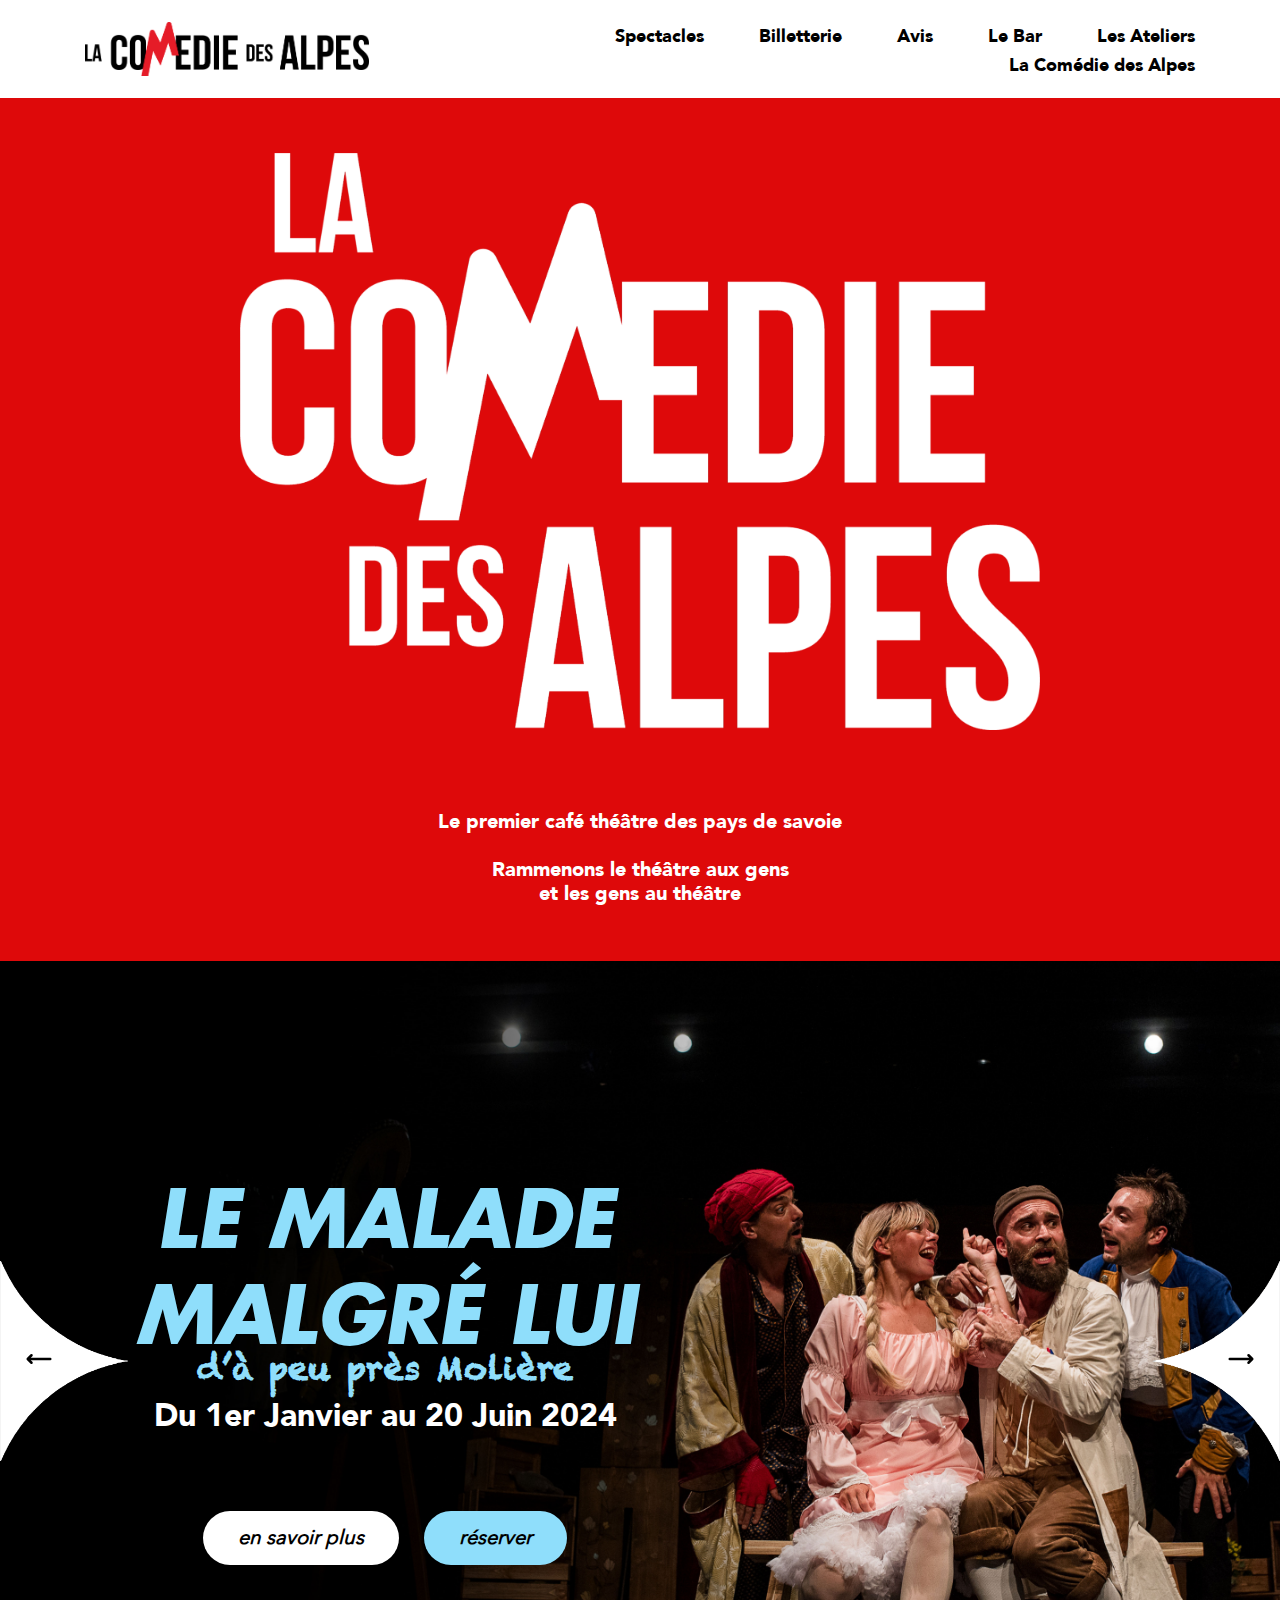
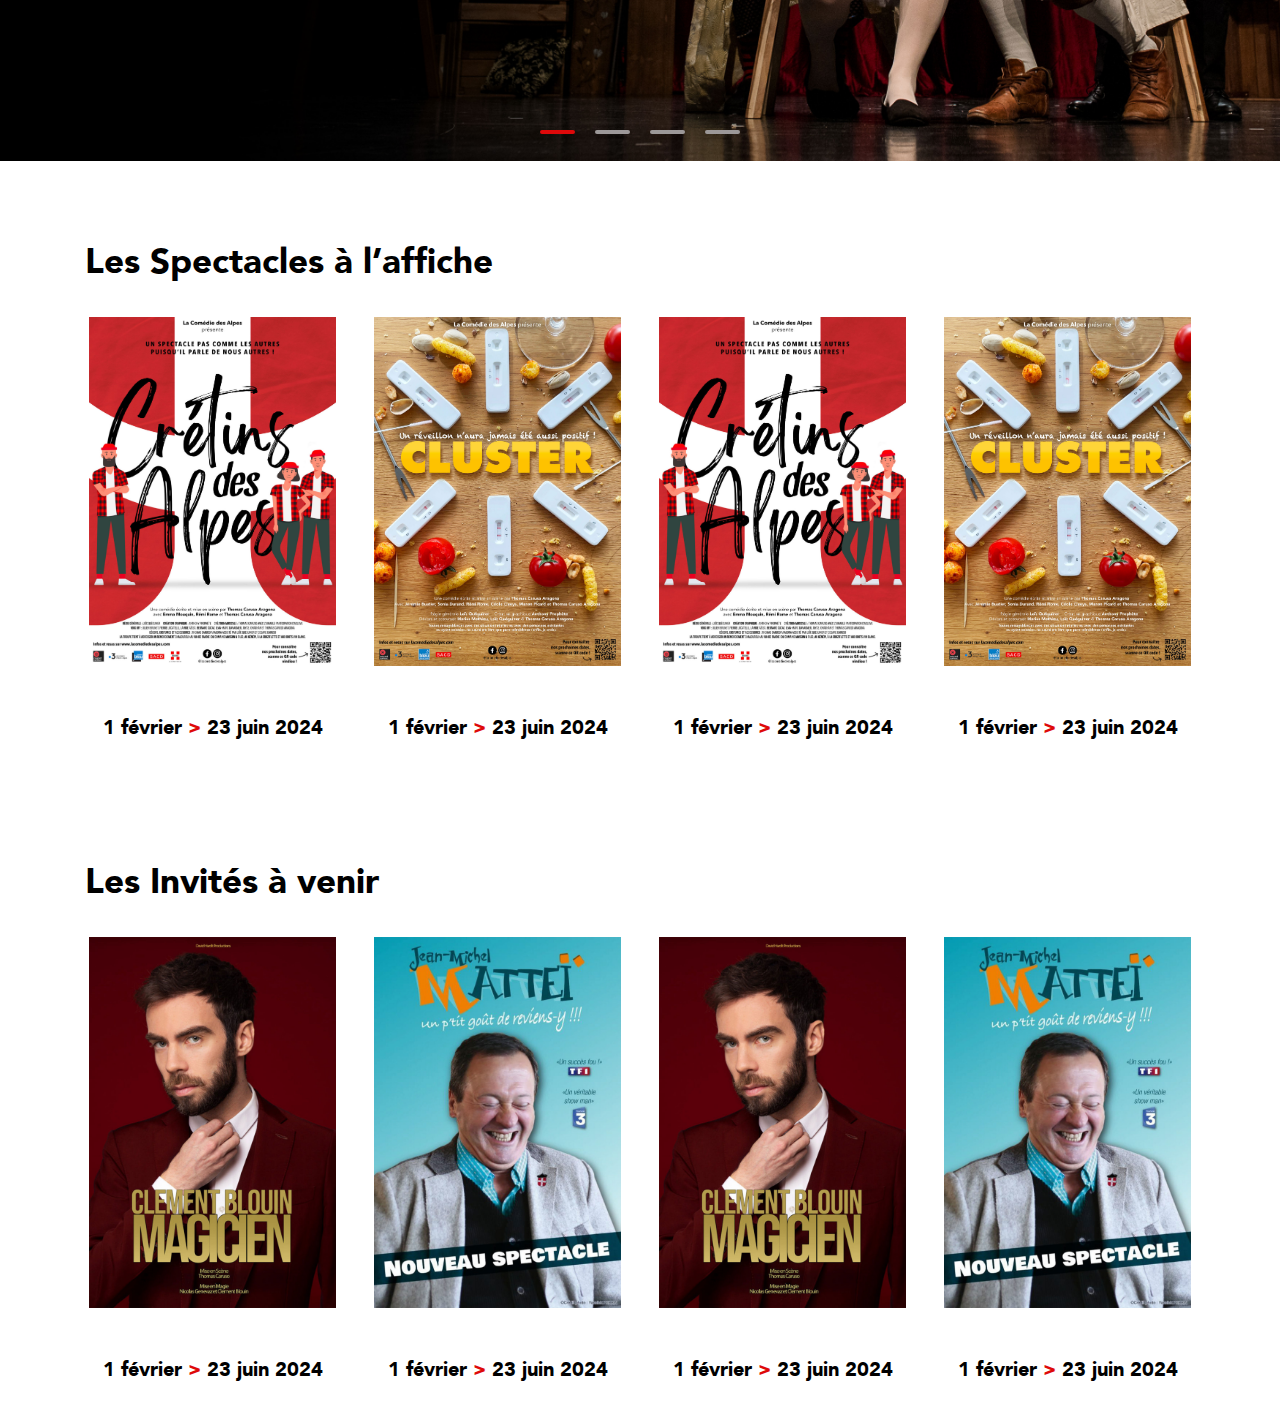
==== index.html @ 380815d0 "now create web first page html css and js" ====
<!DOCTYPE html>
<html lang="en">
 <head>
    <meta charset="UTF-8">
    <meta http-equiv="X-UA-Compatible" content="IE=edge">
    <meta name="viewport" content="width=device-width, initial-scale=1.0">
    <title>La Comédie des Alpes</title>
    <!------ CSS here ----->
    <link rel="stylesheet" href="assets/css/slick.css">
     <!-- Slick Css -->
    <link rel="stylesheet" href="assets/css/bootstrap.min.css">
    <!-- Boostrap Min Css -->
    <link rel="stylesheet" href="style.css">
    <!-- Main CSS -->
  </head>

   <body>
     <div id="page">
  <!------- Html Start ------------>

  <!----- Header-Start-------->
  <header class="main-header">
       <div class="container">
            <div class="logo">
                <a href="index.html"><img src="assets/images/logo.png"></a>
            </div>
            <div class="main-menu">
                <ul>
                     <li>
                         <a href="#">Spectacles</a>
                    </li>
                     <li>
                         <a href="#">Billetterie</a>
                    </li>
                     <li>
                         <a href="#">Avis</a>
                    </li>
                     <li>
                         <a href="#">Le Bar</a>
                    </li>
                     <li>
                         <a href="#">Les Ateliers</a>
                    </li>
                     <li>
                         <a href="#">La Comédie des Alpes</a>
                    </li>
                </ul>
                <div class="hamburger">
                    <span class="bar"></span>
                    <span class="bar"></span>
                    <span class="bar"></span>
                </div>
            </div>
       </div>
  </header>
  <!-----Header-End---------->

  <!----------- Hero-Section-Start ------->
  <section class="hero-wrapper">
       <div class="container">
            <div class="hero-item-wrap">
               <img src="assets/images/big-text.png">
                 <div class="hero-content">
                    <h5>Le premier café théâtre des pays de savoie</h5>
                    <h5 class="mt-4">Rammenons le théâtre aux gens<br/> et les gens au théâtre</h5>
                </div>
            </div>
       </div>
  </section>
  <!----------- Hero-Section-End --------->

  <!-----------Hero-Slider-Section-Start--------->
  <section class="hero-slider-wrapper">
          <div class="slider-active">
              <div class="single-slider slider-bg" style="background-image: url(assets/images/slider-bg.jpg);">
                <div class="container">
                    <div class="slider-content">
                        <h1>Le malade malgré lui</h1>
                        <h4 class="slide-dec-1">d’à peu près Molière</h4>
                        <h4  class="slide-dec-2">Du 1er Janvier au 20 Juin 2024</h4>
                        <div class="slider-btn-wrapper">
                             <a href="#" class="site-btn slide-btn-1">en savoir plus</a> 
                             <a href="#" class="site-btn slide-btn-2">réserver</a> 
                        </div>
                    </div>
                </div>
              </div>
              <div class="single-slider slider-bg" style="background-image: url(assets/images/slider-bg.jpg);">
                <div class="container">
                    <div class="slider-content">
                        <h1>Le malade malgré lui</h1>
                        <h4 class="slide-dec-1">d’à peu près Molière</h4>
                        <h4  class="slide-dec-2">Du 1er Janvier au 20 Juin 2024</h4>
                        <div class="slider-btn-wrapper">
                             <a href="#" class="site-btn slide-btn-1">en savoir plus</a> 
                             <a href="#" class="site-btn slide-btn-2">réserver</a> 
                        </div>
                    </div>
                </div>
              </div>
              <div class="single-slider slider-bg" style="background-image: url(assets/images/slider-bg.jpg);">
                <div class="container">
                    <div class="slider-content">
                        <h1>Le malade malgré lui</h1>
                        <h4 class="slide-dec-1">d’à peu près Molière</h4>
                        <h4  class="slide-dec-2">Du 1er Janvier au 20 Juin 2024</h4>
                        <div class="slider-btn-wrapper">
                             <a href="#" class="site-btn slide-btn-1">en savoir plus</a> 
                             <a href="#" class="site-btn slide-btn-2">réserver</a> 
                        </div>
                    </div>
                </div>
              </div>
              <div class="single-slider slider-bg" style="background-image: url(assets/images/slider-bg.jpg);">
                <div class="container">
                    <div class="slider-content">
                        <h1>Le malade malgré lui</h1>
                        <h4 class="slide-dec-1">d’à peu près Molière</h4>
                        <h4  class="slide-dec-2">Du 1er Janvier au 20 Juin 2024</h4>
                        <div class="slider-btn-wrapper">
                             <a href="#" class="site-btn slide-btn-1">en savoir plus</a> 
                             <a href="#" class="site-btn slide-btn-2">réserver</a> 
                        </div>
                    </div>
                </div>
              </div>
          </div>
  </section>
  <!-----------Hero-Slider-Section-End--------->
 
  <!-------Les-Spectacles-Section-Start---->
  <section class="les-spectacles-wrapper">
      <div class="container">
          <div class="row">
              <div class="col-12">
                  <div class="section-title">
                      <h2>Les Spectacles à l’affiche</h2>
                  </div>
              </div>
          </div>
           <div class="row">
             <div class="col-md-6 col-lg-3">
                <div class="post-box">
                    <figure class="post-box-image">
                        <img src="assets/images/post-image-1.jpg">
                        <a href="#" class="site-btn box-btn-1">réserver</a>
                    </figure>
                    <div class="post-content">
                        <p><a href="#">1 février <span>></span> 23 juin 2024</a></p>
                    </div>
                </div>
             </div>
             <div class="col-md-6 col-lg-3">
                <div class="post-box">
                    <figure class="post-box-image">
                        <img src="assets/images/post-image-2.jpg">
                        <a href="#" class="site-btn box-btn-2">réserver</a>
                    </figure>
                    <div class="post-content">
                        <p><a href="#">1 février <span>></span> 23 juin 2024</a></p>
                    </div>
                </div>
             </div>
             <div class="col-md-6 col-lg-3">
                <div class="post-box">
                    <figure class="post-box-image">
                        <img src="assets/images/post-image-1.jpg">
                        <a href="#" class="site-btn box-btn-1">réserver</a>
                    </figure>
                    <div class="post-content">
                        <p><a href="#">1 février <span>></span> 23 juin 2024</a></p>
                    </div>
                </div>
             </div>
             <div class="col-md-6 col-lg-3">
                <div class="post-box">
                    <figure class="post-box-image">
                        <img src="assets/images/post-image-2.jpg">
                        <a href="#" class="site-btn box-btn-2">réserver</a>
                    </figure>
                    <div class="post-content">
                        <p><a href="#">1 février <span>></span> 23 juin 2024</a></p>
                    </div>
                </div>
             </div>
           </div>  
      </div>
  </section>
  <!-------Les-Spectacles-Section-End---->

  <!-------Les-Invites-Section-Start---->
  <section class="les-Invites-wrapper">
    <div class="container">
        <div class="row">
            <div class="col-12">
                <div class="section-title">
                    <h2>Les Invités à venir</h2>
                </div>
            </div>
        </div>
         <div class="row">
           <div class="col-md-6 col-lg-3">
              <div class="post-box">
                  <figure class="post-box-image">
                      <img src="assets/images/post-image-3.jpg">
                      <a href="#" class="site-btn box-btn-1">réserver</a>
                  </figure>
                  <div class="post-content">
                      <p><a href="#">1 février <span>></span> 23 juin 2024</a></p>
                  </div>
              </div>
           </div>
           <div class="col-md-6 col-lg-3">
              <div class="post-box">
                  <figure class="post-box-image">
                      <img src="assets/images/post-image-5.jpg">
                      <a href="#" class="site-btn box-btn-2">réserver</a>
                  </figure>
                  <div class="post-content">
                      <p><a href="#">1 février <span>></span> 23 juin 2024</a></p>
                  </div>
              </div>
           </div>
           <div class="col-md-6 col-lg-3">
              <div class="post-box">
                  <figure class="post-box-image">
                      <img src="assets/images/post-image-3.jpg">
                      <a href="#" class="site-btn box-btn-1">réserver</a>
                  </figure>
                  <div class="post-content">
                      <p><a href="#">1 février <span>></span> 23 juin 2024</a></p>
                  </div>
              </div>
           </div>
           <div class="col-md-6 col-lg-3">
              <div class="post-box">
                  <figure class="post-box-image">
                      <img src="assets/images/post-image-5.jpg">
                      <a href="#" class="site-btn box-btn-2">réserver</a>
                  </figure>
                  <div class="post-content">
                      <p><a href="#">1 février <span>></span> 23 juin 2024</a></p>
                  </div>
              </div>
           </div>
         </div>  
    </div>
</section>
<!-------Les-Invites-Section-End---->

  <!-- Footer Section Start -->
  <footer class="footer-wrapper">
      
  </footer>
  <!-- Footer Section End -->

    <!--------- JS here -------->
    <script src="assets/js/jquery-1.12.4.min.js"></script>
    <script src="assets/js/slick.min.js"></script>
    <script src="assets/js/main.js"></script>
  </div>
  </body>
</html>
---- style.css ----
@import url('https://fonts.googleapis.com/css2?family=Open+Sans:wght@300;400;500;600;700&display=swap');

:root {
  --primary: #de090a;
  --secondery: #8fdefb;
  --black: #000000;
  --white-color: #fff;
  --yellow-color: #f7c019;
}

@font-face {
  font-family: 'Avenir';
  src: url('assets/fonts/Avenir-Black.eot');
  src: url('assets/fonts/Avenir-Black.eot?#iefix') format('embedded-opentype'),
       url('assets/fonts/Avenir-Black.woff2') format('woff2'),
       url('assets/fonts/Avenir-Black.woff') format('woff');
  font-weight: 500;
  font-style: normal;
  font-display: swap;
}

/* -----------Avenir-Next-Fonts-------- */
@font-face {
  font-family: 'Avenir Next';
  src: url('assets/fonts/AvenirNext-Regular.eot');
  src: url('assets/fonts/AvenirNext-Regular.eot?#iefix') format('embedded-opentype'),
       url('assets/fonts/AvenirNext-Regular.woff2') format('woff2'),
       url('assets/fonts/AvenirNext-Regular.woff') format('woff');
  font-weight: normal;
  font-style: normal;
  font-display: swap;
}

/* -----------Chalkduster-Fonts-------- */
@font-face {
  font-family: 'Chalkduster';
  src: url('assets/fonts/Chalkduster.eot');
  src: url('assets/fonts/Chalkduster.eot?#iefix') format('embedded-opentype'),
       url('assets/fonts/Chalkduster.woff2') format('woff2'),
       url('assets/fonts/Chalkduster.woff') format('woff');
  font-weight: normal;
  font-style: normal;
  font-display: swap;
}

/* -----------FuturaLT-BoldOblique-------- */
@font-face {
  font-family: 'Futura';
  src: url('assets/fonts/Futura-BoldOblique.eot');
  src: url('assets/fonts/Futura-BoldOblique.eot?#iefix') format('embedded-opentype'),
       url('assets/fonts/Futura-BoldOblique.woff2') format('woff2'),
       url('assets/fonts/Futura-BoldOblique.woff') format('woff');
  font-weight: bold;
  font-style: italic;
  font-display: swap;
}

/*
===============================
Global CSS START
===============================
*/

body {
  margin: 0;
  padding: 0;
  color: var(--black);
  font-weight: 400;
  font-size: 18px;
  line-height: 1.5rem;
  font-family: 'Avenir', sans-serif; 
}

html,
body {
  min-width: 320px;
  scroll-behavior: smooth;
}

img {
  max-width: 100%;
  height: auto;
  transition: all 0.3s ease-out 0s;
  display: block;
}

a,
.button {
  -webkit-transition: all 0.3s ease-out 0s;
  -moz-transition: all 0.3s ease-out 0s;
  -ms-transition: all 0.3s ease-out 0s;
  -o-transition: all 0.3s ease-out 0s;
  transition: all 0.3s ease-out 0s;
}

a:focus,
.button:focus {
  text-decoration: none;
  outline: none;
}

a:focus,
a:hover,
.portfolio-cat a:hover,
.footer -menu li a:hover {
  color: var(--text-white);
  text-decoration: none;
}

h1,
h2,
h3,
h4,
h5,
h6 {
  font-weight: normal;
  font-style: normal;
  font-weight: 500;
  text-transform: normal;
  line-height: 1.2;
}

h1,
h2 {
  font-weight: bold;
}

h4,
h5 {
  font-weight: 600;
}

h1 {
  font-size: 2.5rem; /* 40px */
}

h2 {
  font-size: 1.75rem; /* 28px */
}

h3 {
  font-size: 1.5rem; /* 24px */
}

h4 {
  font-size: 1.25rem; /* 20px */
}

h5 {
  font-size: 1.125rem; /* 18px */
}

@media screen and (min-width: 991px) {
h1 {
    font-size: 2.8125rem; /* 45px */
}

h2 {
    font-size: 2.1875rem; /* 35px */
}

h3 {
    font-size: 1.875rem; /* 30px */
 }

h4 {
    font-size: 1.5rem; /* 24px */
 }

h5 {
    font-size: 1.25rem; /* 20px */

  }
}

@media screen and (min-width: 1360px) {
h1 {
    font-size: 5rem; /* 80px */
}

h2 {
    font-size: 3rem; /* 48px */
}

h3 {
    font-size: 2.5rem; /* 40px */
}

 h4 {
    font-size: 1.875rem; /* 30px */
}

h5 {
    font-size: 1.5625rem; /* 25px */
}

}

h1 a,
h2 a,
h3 a,
h4 a,
h5 a,
h6 a {
  color: inherit;
}

ul {
  margin: 0px;
  padding: 0px;
  list-style: none;
}

/*-----Web btn style Start ------*/

.site-btn {
  font-size: 20px;
  font-weight: 600;
  line-height: 1;
  padding: 17px 35px;
  display: inline-block;
  color: var(--white-color);
  background-color: var(--primary);
  font-family: 'Avenir Next', sans-serif;
  font-style: italic;
  transition: 0.3s all ease;
  border-radius: 40px;
}

.site-btn:hover {
  color: var(--white-color);
  background-color: var(--black);
}

/*----- Web btn style end ------*/

#page {
  overflow: hidden;
}

/*
============================
Global CSS END
============================
*/

/*
============================
Header Section Start
============================
*/

.main-header .container {
  display: flex;
  justify-content: space-between;
  align-items: center;
}

.logo {
  width: 300px;
}

.main-header {
	padding: 20px 0;
  position: relative;
}

.main-menu {
	text-align: right;
}

.main-menu ul li {
  position: relative;
	display: inline-block;
	margin: 0 0 0 30px;
}

.main-menu ul li a {
	color: var(--black);
	font-size: 18px;
	display: block;
	font-weight: 400;
	transition: 0.3s all ease;
	padding: 5px 0px 0px 20px;
}

.main-menu ul li:hover a {
  color: var(--primary);
}

.hamburger {
  display: none;
  cursor: pointer;
}

.bar {
  display: block;
  width: 25px;
  height: 3px;
  margin: 5px auto;
  -webkit-transition: all 0.3s ease-in-out;
  transition: all 0.3s ease-in-out;
  background-color: var(--primary);
}

/*
============================
Header Section  End
============================
*/


/*
============================
Hero Section Start
============================

*/
.hero-wrapper {
  padding: 55px 0;
  background-color: var(--primary);
}

.hero-item-wrap {
  max-width: 800px;
  margin: 0 auto;
}

.hero-content {
  text-align: center;
  margin-top: 80px;
}

.hero-content h5 {
	color: var(--white-color);
	font-weight: 400; 
	margin: 0;
  font-family: 'Avenir', sans-serif; 
}

/*
============================
Hero Section Ends
============================
*/

/*
============================
Hero Slider Section Start
============================
*/

.hero-slider-wrapper {
  position: relative;
}

.single-slider {
	display: flex !important;
	align-items: center;
}

.single-slider.slider-bg {
	background-size: cover;
	background-position: center top;
	background-color: var(--black);
	background-repeat: no-repeat;
	height: 800px;
}

.hero-slider-wrapper .slick-arrow {
  position: absolute;
  top: 50%;
  transform: translateY(-50%);
  z-index: 2;
  border: 0;
  outline: none;
  padding: 20px;
  font-size: 30px;
  cursor: pointer;
  background: 0;
  transition: 0.3s all ease;
  background-size: cover;
	background-position: center;
	height: 200px;
	width: 128px;
	background-repeat: no-repeat;

}

.hero-slider-wrapper .slick-arrow:hover {
  color: var(--primary);
}

.hero-slider-wrapper .slick-arrow.slick-prev .icon {
  margin-right: 50px;
}

.hero-slider-wrapper .slick-arrow.slick-next .icon {
  margin-left: 50px;
}

.hero-slider-wrapper .slick-arrow.slick-prev {
	left: 0;
	background-image: url(assets/images/angle-bg-left.png);
}

.hero-slider-wrapper .slick-arrow.slick-next {
  right: 0;
  background-image: url(assets/images/angle-bg-right.png);
}

.hero-slider-wrapper .slick-dots {
  position: absolute;
  left: 50%;
  bottom: 20px;
  transform: translateX(-50%);
}

.hero-slider-wrapper .slick-dots li {
  border: 0;
  width: 35px;
  height: 4px;
  outline: none;
  margin: 0 10px;
  cursor: pointer;
  display: inline-block;
  border-radius: 20px;
  background-color: #9c9898;
}

.hero-slider-wrapper .slick-dots li.slick-active {
  background-color: var(--primary);
}

.hero-slider-wrapper .slick-dots li button {
  display: none;
}

.hero-slider-wrapper .slider-content {
	max-width: 600px;
	text-align: center;
}

.slider-content h1 {
  margin: 0;
	color: var(--secondery);
	font-size: 5rem;
	text-transform: uppercase;
	font-family: 'Futura';
	font-weight: 700;
	line-height: 1.2;
}

.slider-content h4 {
  font-size: 2rem;
}

.slider-content .slide-dec-1 {
  color: var(--secondery);
  font-family: 'Chalkduster', sans-serif;
  margin-bottom: 10px;
}

.slider-content .slide-dec-2 {
  color: var(--white-color);
}

.slider-btn-wrapper {
  margin-top: 75px;
}

.slider-btn-wrapper .site-btn:hover {
  color: var(--white-color);
  background-color: var(--primary);
}

.slider-btn-wrapper .slide-btn-1 {
  color: var(--black);
  background-color: var(--white-color);
  margin-right: 20px;
}

.slider-btn-wrapper .slide-btn-2 {
  color: var(--black);
  background-color: var(--secondery);
}

/*
============================
Hero Slider Section End
============================
*/

/*
================================
Les-Spectacles-Section-Start
===============================
*/

.les-spectacles-wrapper {
  padding-top: 80px;
  padding-bottom: 80px;
  position: relative;
}

.section-title h2 {
  margin-bottom: 30px;
}

/* .les-spectacles-wrapper .slick-arrow {
  position: absolute;
  top: 50%;
  transform: translateY(-50%);
  z-index: 2;
  border: 0;
  outline: none;
  font-size: 30px;
  cursor: pointer;
  background: 0;
  transition: 0.3s all ease;
  
}

.les-spectacles-wrapper .slick-arrow.slick-prev {
	left: -130px;
}

.les-spectacles-wrapper .slick-arrow.slick-next {
  right: -130px;
} */

.post-box {
  position: relative;
  margin-bottom: 20px;
  transition: 0.3s all ease;
  border: 4px solid transparent;
}

.post-box .site-btn {
  position: absolute;
  left: 50%;
  transform: translatex(-50%);
  bottom: 75px;
  opacity: 0;
  visibility: hidden;
  padding: 17px 50px;
}

.post-box:hover .site-btn {
  opacity: 1;
  visibility: visible;
} 

.site-btn.box-btn-2 {
	background-color: var(--yellow-color);
}

.post-box .site-btn:hover {
  background-color: var(--primary);
}

.post-box:hover {
  border-color: var(--primary);
 
}

.post-content {
  margin-top: 50px;
  text-align: center;
}

.post-content p a {
  color: var(--black);
  font-size: 1.25rem;
}

.post-content span {
  color: var(--primary);
}



/*
===============================
Les-Spectacles-Section-End
===============================
*/



/*
============================
Footer Section Start
============================
*/



/*
============================
Footer Section End
============================
*/








/*
============================
Responsive Style Start
============================
*/

@media screen and (min-width: 1360px) {

 .container{
   max-width: 1320px;
 }

}

@media only screen and (max-width:1199px) {

.logo {
  width: 260px;
}

.main-menu ul li {
  margin: 0 0 0 2px;
}

.main-menu ul li a {
	font-size: 17px;
	padding: 5px 0px 0px 8px;
}

.hero-item-wrap {
	max-width: 700px;
}

.slider-content h1 {
	font-size: 4.4rem;
}

.slider-content h4 {
	font-size: 1.6rem;
}

.slider-btn-wrapper {
	margin-top: 60px;
}

.site-btn {
	padding: 16px 35px;
}




}

@media only screen and (max-width:991px) {

 .hamburger {
  display: block;
 }

.hamburger.active .bar:nth-child(2) {
  opacity: 0;

 }

.hamburger.active .bar:nth-child(1) {
  transform: translateY(8px) rotate(45deg);

 }

.hamburger.active .bar:nth-child(3) {
  transform: translateY(-8px) rotate(-45deg);
 }

.main-menu ul {
  position: absolute;
  left: -100%;
  top: 100%;
  width: 100%;
  z-index: 9;
  text-align:center;
  display: flex;
  flex-direction: column;
  background-color: var(--black);
  transition: 0.3s all ease;
  padding: 50px 0
}

.main-menu ul.active {
  left: 0;
}

.main-menu ul li {
  margin: 12px 0;
}

.main-menu ul li a {
  color: var(--white-color);
  font-size: 16px;
}


}

@media only screen and (max-width:767px) {
.logo {
  width: 220px;
}

.single-slider.slider-bg {
  height: 460px;
  background-position: center center;
}

.slider-content h1 {
  font-size: 2rem;
}

.slider-content h4 {
  font-size: 1.2rem;
}

.slider-btn-wrapper {
	margin-top: 40px;
}

.slider-btn-wrapper .slide-btn-1 {
	margin-right: 0;
	margin-bottom: 15px;
}

.site-btn {
	padding: 15px 32px;
}

.hero-slider-wrapper .slick-arrow {
	display: none !important;
}

.hero-slider-wrapper .slick-dots li {
	width: 25px;
	margin: 0 5px;
}


}
/*
============================
Responsive Style End
============================
*/
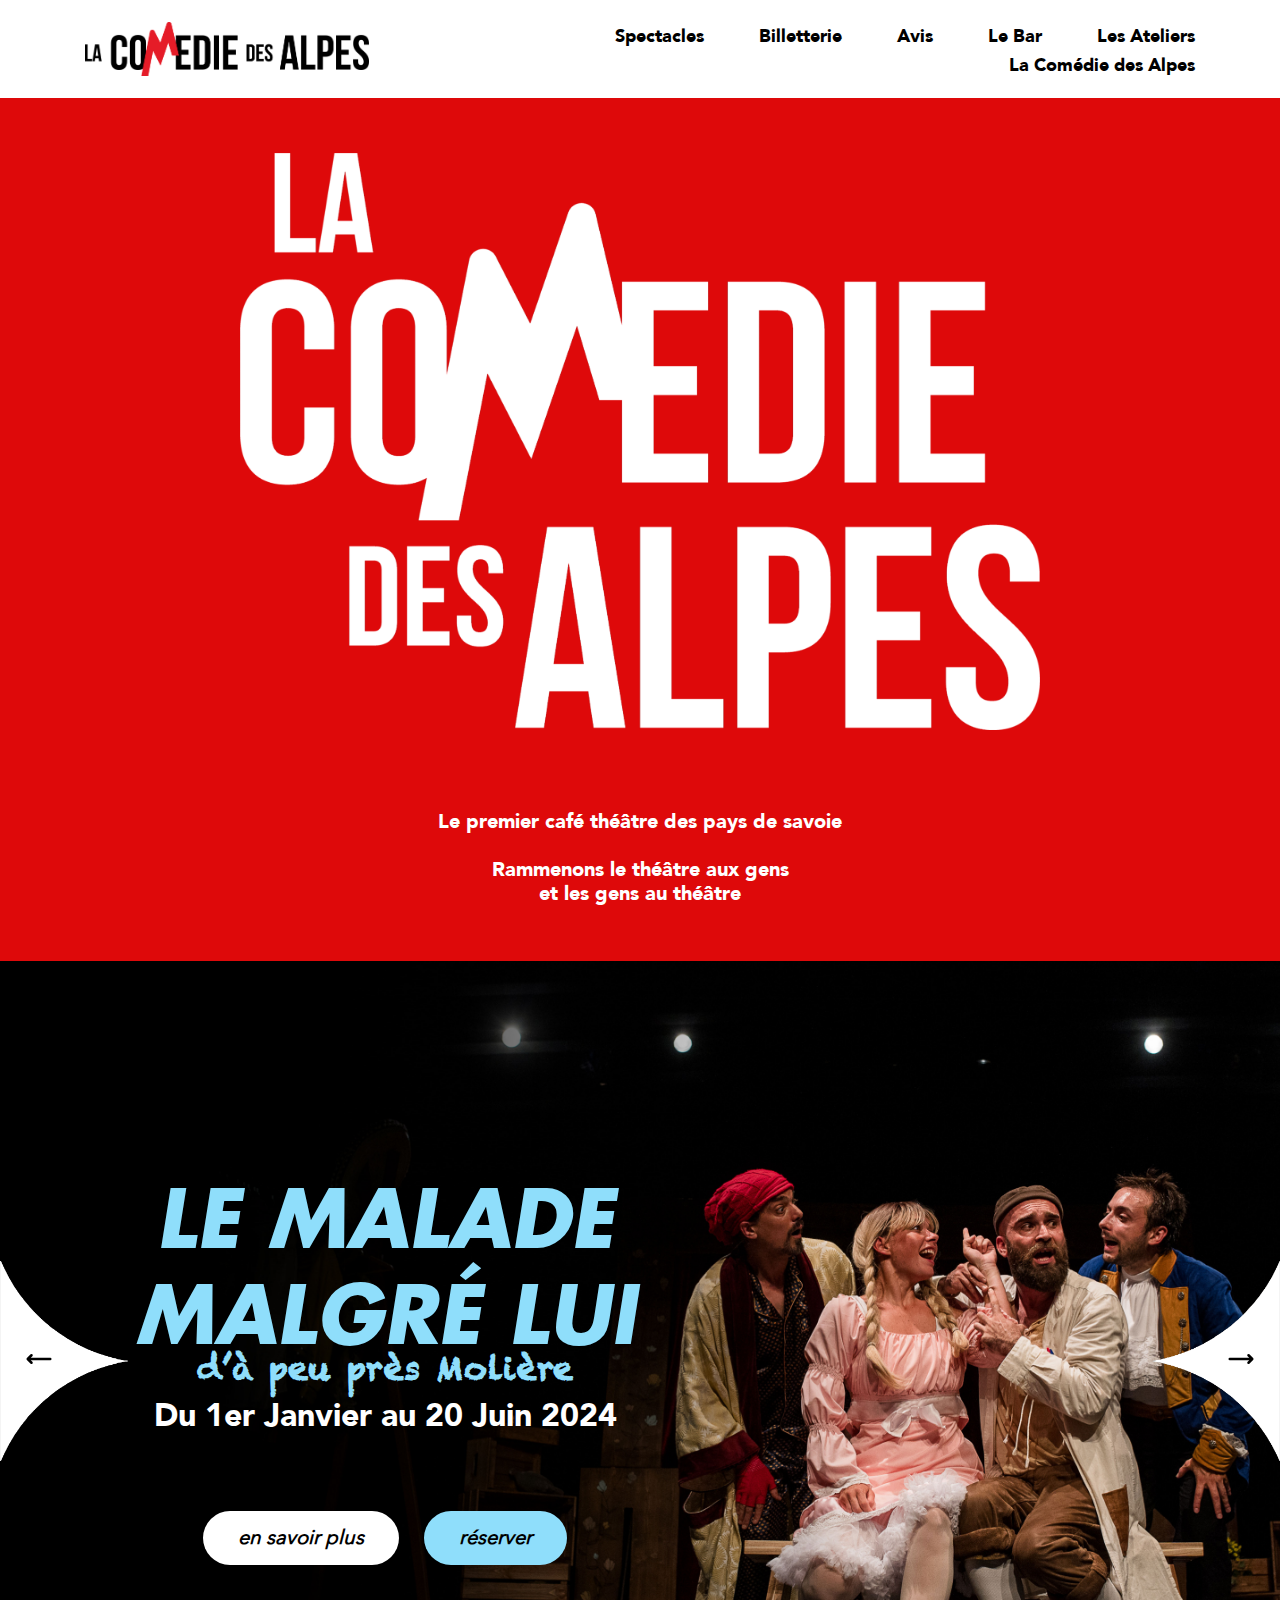
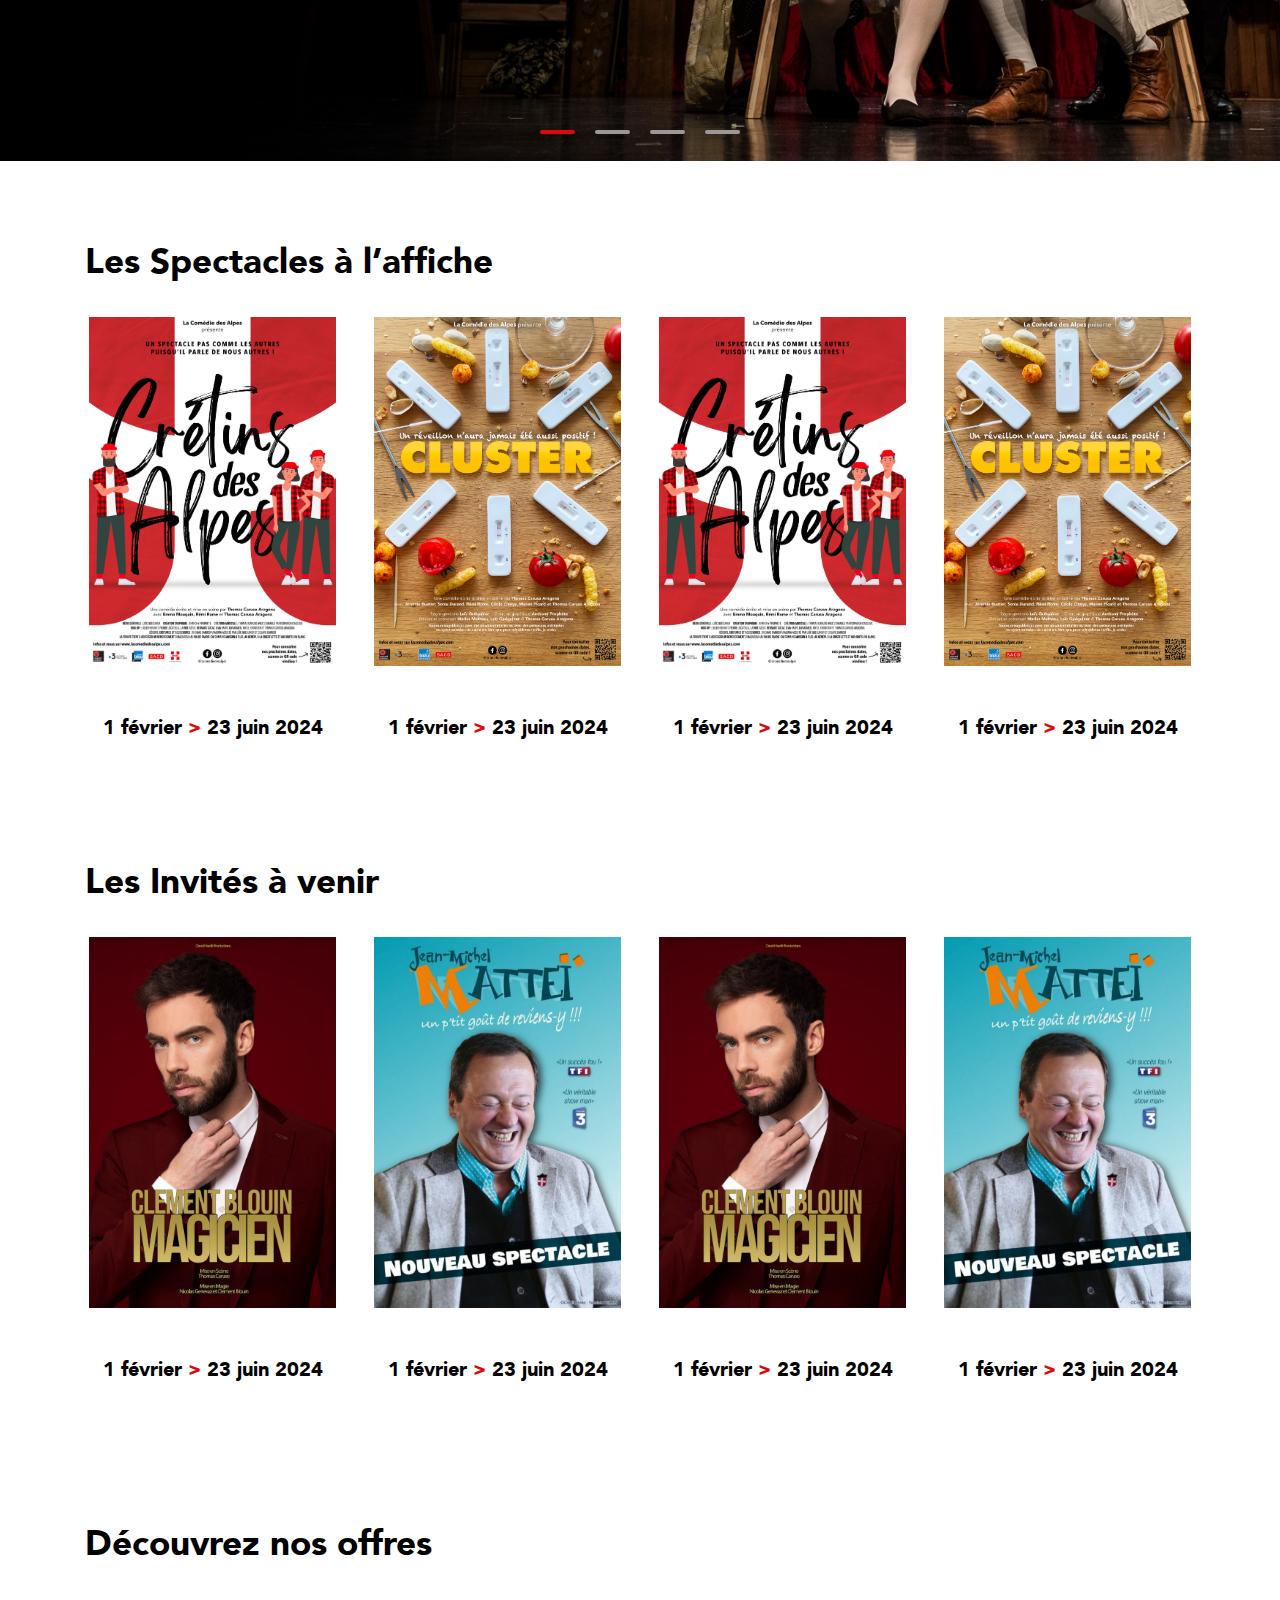
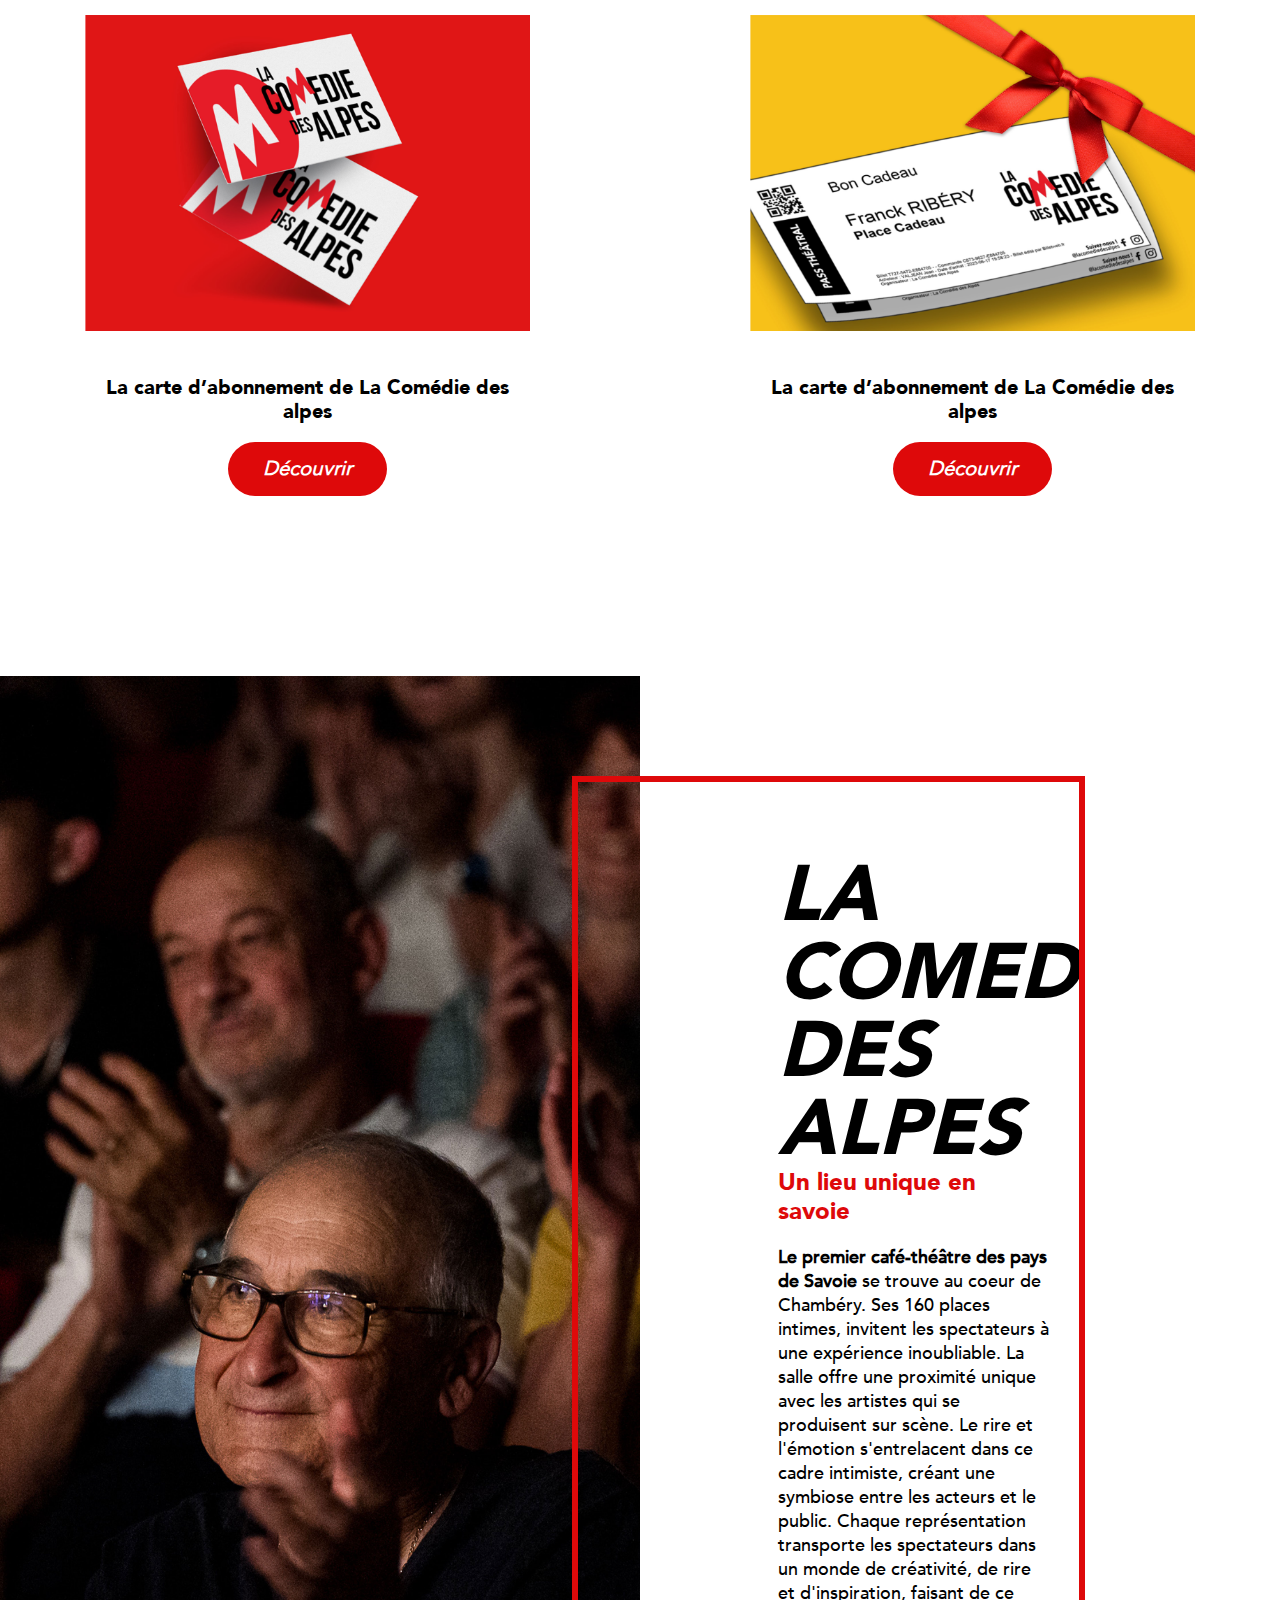
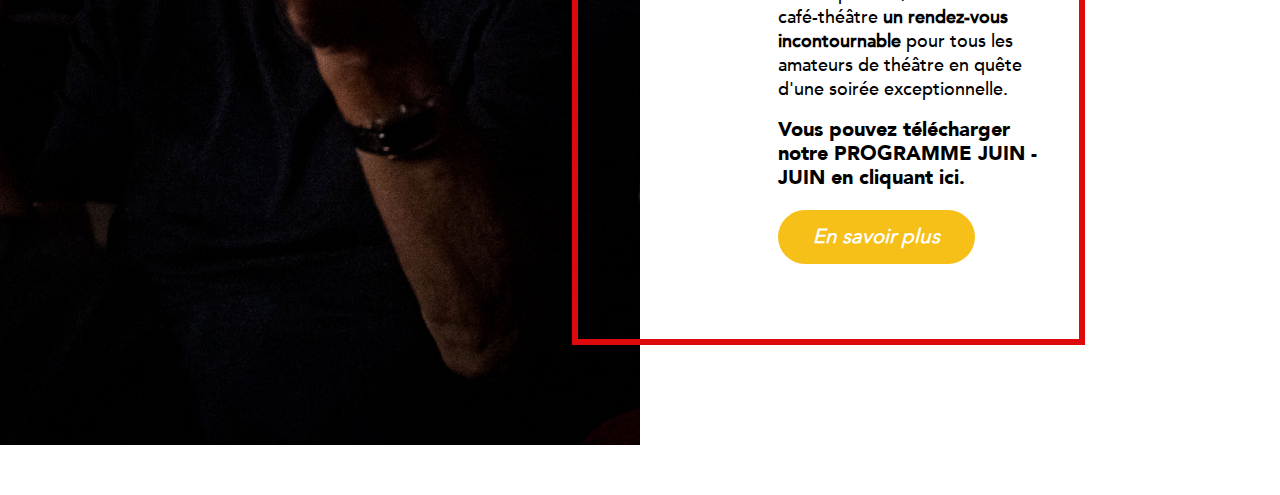
==== commit 3a795a82: "now crete style box section features section in html css style" ====
--- a/index.html
+++ b/index.html
@@ -139,44 +139,44 @@
               </div>
           </div>
            <div class="row">
-             <div class="col-md-6 col-lg-3">
+             <div class="col-md-6 col-xl-3">
                 <div class="post-box">
                     <figure class="post-box-image">
                         <img src="assets/images/post-image-1.jpg">
-                        <a href="#" class="site-btn box-btn-1">réserver</a>
+                        <a href="#" class="site-btn">réserver</a>
                     </figure>
                     <div class="post-content">
                         <p><a href="#">1 février <span>></span> 23 juin 2024</a></p>
                     </div>
                 </div>
              </div>
-             <div class="col-md-6 col-lg-3">
+             <div class="col-md-6 col-xl-3">
                 <div class="post-box">
                     <figure class="post-box-image">
                         <img src="assets/images/post-image-2.jpg">
-                        <a href="#" class="site-btn box-btn-2">réserver</a>
+                        <a href="#" class="site-btn yellow-btn">réserver</a>
                     </figure>
                     <div class="post-content">
                         <p><a href="#">1 février <span>></span> 23 juin 2024</a></p>
                     </div>
                 </div>
              </div>
-             <div class="col-md-6 col-lg-3">
+             <div class="col-md-6 col-xl-3">
                 <div class="post-box">
                     <figure class="post-box-image">
                         <img src="assets/images/post-image-1.jpg">
-                        <a href="#" class="site-btn box-btn-1">réserver</a>
+                        <a href="#" class="site-btn">réserver</a>
                     </figure>
                     <div class="post-content">
                         <p><a href="#">1 février <span>></span> 23 juin 2024</a></p>
                     </div>
                 </div>
              </div>
-             <div class="col-md-6 col-lg-3">
+             <div class="col-md-6 col-xl-3">
                 <div class="post-box">
                     <figure class="post-box-image">
                         <img src="assets/images/post-image-2.jpg">
-                        <a href="#" class="site-btn box-btn-2">réserver</a>
+                        <a href="#" class="site-btn yellow-btn">réserver</a>
                     </figure>
                     <div class="post-content">
                         <p><a href="#">1 février <span>></span> 23 juin 2024</a></p>
@@ -199,44 +199,44 @@
             </div>
         </div>
          <div class="row">
-           <div class="col-md-6 col-lg-3">
+           <div class="col-md-6 col-xl-3">
               <div class="post-box">
                   <figure class="post-box-image">
                       <img src="assets/images/post-image-3.jpg">
-                      <a href="#" class="site-btn box-btn-1">réserver</a>
+                      <a href="#" class="site-btn">réserver</a>
                   </figure>
                   <div class="post-content">
                       <p><a href="#">1 février <span>></span> 23 juin 2024</a></p>
                   </div>
               </div>
            </div>
-           <div class="col-md-6 col-lg-3">
+           <div class="col-md-6 col-xl-3">
               <div class="post-box">
                   <figure class="post-box-image">
                       <img src="assets/images/post-image-5.jpg">
-                      <a href="#" class="site-btn box-btn-2">réserver</a>
+                      <a href="#" class="site-btn yellow-btn">réserver</a>
                   </figure>
                   <div class="post-content">
                       <p><a href="#">1 février <span>></span> 23 juin 2024</a></p>
                   </div>
               </div>
            </div>
-           <div class="col-md-6 col-lg-3">
+           <div class="col-md-6 col-xl-3">
               <div class="post-box">
                   <figure class="post-box-image">
                       <img src="assets/images/post-image-3.jpg">
-                      <a href="#" class="site-btn box-btn-1">réserver</a>
+                      <a href="#" class="site-btn">réserver</a>
                   </figure>
                   <div class="post-content">
                       <p><a href="#">1 février <span>></span> 23 juin 2024</a></p>
                   </div>
               </div>
            </div>
-           <div class="col-md-6 col-lg-3">
+           <div class="col-md-6 col-xl-3">
               <div class="post-box">
                   <figure class="post-box-image">
                       <img src="assets/images/post-image-5.jpg">
-                      <a href="#" class="site-btn box-btn-2">réserver</a>
+                      <a href="#" class="site-btn yellow-btn">réserver</a>
                   </figure>
                   <div class="post-content">
                       <p><a href="#">1 février <span>></span> 23 juin 2024</a></p>
@@ -247,6 +247,76 @@
     </div>
 </section>
 <!-------Les-Invites-Section-End---->
+
+<!-------Nos-Offres-Section-Start---->
+<section class="nos-offres-wrapper">
+    <div class="container">
+        <div class="row">
+             <div class="col-12">
+                  <div class="section-title">
+                      <h2>Découvrez nos offres</h2>
+                  </div>
+             </div>
+        </div>
+        <div class="row">
+            <div class="col-12 col-md-6 col-lg-5">
+                <a href="#" class="offres-box">
+                    <div class="offres-image">
+                        <img src="assets/images/offres-image.jpg">
+                    </div>
+                    <div class="offres-content">
+                        <h5>La carte d’abonnement de La Comédie des alpes </h5>
+                        <a href="#" class="site-btn">Découvrir</a>
+                    </div>
+                </a>
+            </div>
+            <div class="col-12 col-md-6 col-lg-5 offset-lg-2">
+                <a href="#" class="offres-box offres-box-2">
+                    <div class="offres-image">
+                        <img src="assets/images/offres-image-2.jpg">
+                    </div>
+                    <div class="offres-content">
+                        <h5>La carte d’abonnement de La Comédie des alpes </h5>
+                        <a href="#" class="site-btn">Découvrir</a>
+                    </div>
+                </a>
+            </div>
+        </div>
+    </div>
+</section>
+<!-------Nos-Offres-Section-End---->
+
+<!-------Features-Section-Start---->
+<section class="features-wrapper">
+    <div class="features-image d-block d-md-none">
+        <img src="assets/images/half-image.jpg">
+     </div>
+    <div class="container-fluid">
+         <div class="row">
+               <div class="col-md-8 offset-md-4">
+                <div class="features-content-box">
+                    <h1>LA COMEDIE<br/> DES ALPES</h1>
+                    <h4>Un lieu unique en savoie</h4>
+                    <p><b>Le premier café-théâtre des pays de Savoie</b> se trouve
+                        au coeur de Chambéry. Ses 160 places intimes, invitent
+                        les spectateurs à une expérience inoubliable.
+                        La salle offre une proximité unique avec les artistes
+                        qui se produisent sur scène. Le rire et l'émotion
+                        s'entrelacent dans ce cadre intimiste, créant une symbiose
+                        entre les acteurs et le public. Chaque représentation
+                        transporte les spectateurs dans un monde de créativité,
+                        de rire et d'inspiration, faisant de ce café-théâtre
+                        <b>un rendez-vous incontournable</b> pour tous les amateurs
+                        de théâtre en quête d'une soirée exceptionnelle.</p>
+                        <h5>Vous pouvez télécharger notre PROGRAMME
+                        JUIN - JUIN en cliquant ici.</h5>
+                        <a href="#" class="site-btn yellow-btn">En savoir plus</a>
+                  </div>
+               </div>
+         </div>
+    </div>
+</section>
+<!-------Features-Section-End---->
 
   <!-- Footer Section Start -->
   <footer class="footer-wrapper">
--- a/style.css
+++ b/style.css
@@ -18,6 +18,18 @@
   font-style: normal;
   font-display: swap;
 }
+/* -----------Avenir-medium-Fonts-------- */
+@font-face {
+  font-family: 'Avenir-Medium';
+  src: url('assets/fonts/Avenir-Medium.eot');
+  src: url('assets/fonts/Avenir-Medium.eot?#iefix') format('embedded-opentype'),
+      url('assets/fonts/Avenir-Medium.woff2') format('woff2'),
+      url('assets/fonts/Avenir-Medium.woff') format('woff');
+  font-weight: 500;
+  font-style: normal;
+  font-display: swap;
+}
+
 
 /* -----------Avenir-Next-Fonts-------- */
 @font-face {
@@ -26,7 +38,6 @@
   src: url('assets/fonts/AvenirNext-Regular.eot?#iefix') format('embedded-opentype'),
        url('assets/fonts/AvenirNext-Regular.woff2') format('woff2'),
        url('assets/fonts/AvenirNext-Regular.woff') format('woff');
-  font-weight: normal;
   font-style: normal;
   font-display: swap;
 }
@@ -230,6 +241,10 @@
 .site-btn:hover {
   color: var(--white-color);
   background-color: var(--black);
+}
+
+.yellow-btn {
+  background-color: var(--yellow-color);
 }
 
 /*----- Web btn style end ------*/
@@ -551,10 +566,6 @@
   visibility: visible;
 } 
 
-.site-btn.box-btn-2 {
-	background-color: var(--yellow-color);
-}
-
 .post-box .site-btn:hover {
   background-color: var(--primary);
 }
@@ -577,15 +588,108 @@
 .post-content span {
   color: var(--primary);
 }
-
-
-
 /*
 ===============================
 Les-Spectacles-Section-End
 ===============================
 */
 
+/*
+============================
+Nos-Offres-Section-Start
+============================
+*/
+
+.nos-offres-wrapper {
+  padding-top: 100px;
+  padding-bottom: 80px;
+}
+
+.nos-offres-wrapper .section-title h2 {
+  margin-bottom: 50px;
+}
+
+.offres-box {
+  display: block;
+}
+
+.offres-content {
+  margin-top: 45px;
+  text-align: center;
+}
+
+.offres-content h5 {
+	color: var(--black);
+	font-weight: 500;
+}
+
+.offres-content .site-btn {
+  margin-top: 10px;
+}
+
+/*
+===========================
+Nos-Offres-Section-End
+===========================
+*/
+
+/*
+===========================
+Features-Section-Start
+===========================
+*/
+
+.features-wrapper {
+	position: relative;
+	margin-top: 100px;
+	margin-bottom: 50px;
+}
+
+.features-wrapper:before {
+  position: absolute;
+  content: "";
+  background-image: url(assets/images/half-image.jpg);
+  height: 100%;
+  width: 50%;
+  background-size: cover;
+  background-repeat: no-repeat;
+}
+
+.features-content-box {
+	border: 6px solid var(--primary);
+	padding: 75px 30px 75px 200px;
+	margin: 100px 180px 100px 130px;
+  overflow: hidden;
+}
+
+.features-content-box h1 {
+  font-size: 4.875rem;
+  line-height: 1;
+  margin: 0;
+  font-style: italic;
+}
+
+.features-content-box h4 {
+  color: var(--primary);
+  margin-bottom: 20px;
+}
+
+.features-content-box h5 {
+  margin-bottom: 20px;
+}
+
+.features-content-box p {
+  font-family: 'Avenir-Medium';
+}
+
+/*
+===========================
+Features-Section-End
+===========================
+*/
+
+
+
 
 
 /*
@@ -658,8 +762,14 @@
 	padding: 16px 35px;
 }
 
-
-
+.features-content-box {
+	padding: 45px 30px 45px 100px;
+	margin: 70px 80px 70px 100px;
+}
+
+.features-content-box h1 {
+	font-size: 4rem;
+}
 
 }
 
@@ -710,10 +820,32 @@
   font-size: 16px;
 }
 
+.nos-offres-wrapper {
+	padding-top: 50px;
+	padding-bottom: 50px;
+}
+
+.nos-offres-wrapper .section-title h2 {
+	margin-bottom: 40px;
+}
+
+.features-wrapper {
+	margin-top: 50px;
+}
+
+.features-content-box {
+	margin: 45px 80px 45px 70px;
+}
+
+.features-content-box h1 {
+	font-size: 3rem;
+}
+
 
 }
 
 @media only screen and (max-width:767px) {
+
 .logo {
   width: 220px;
 }
@@ -753,6 +885,44 @@
 	margin: 0 5px;
 }
 
+.nos-offres-wrapper .section-title h2 {
+	margin-bottom: 30px;
+}
+
+.offres-box.offres-box-2 {
+	margin-top: 30px;
+}
+
+.offres-content {
+	margin-top: 30px;
+}
+
+.features-wrapper {
+	margin-top: 20px;
+}
+
+.features-wrapper::before {
+	background-image: none;
+}
+
+.features-image {
+  margin: 0 15px;
+  position: relative;
+}
+
+.features-content-box {
+	margin: 0;
+	padding: 20px;
+}
+
+.features-content-box h1 {
+	font-size: 2rem;
+}
+
+.features-content-box p {
+	font-family: 'Avenir-Medium';
+	font-size: 16px;
+}
 
 }
 /*
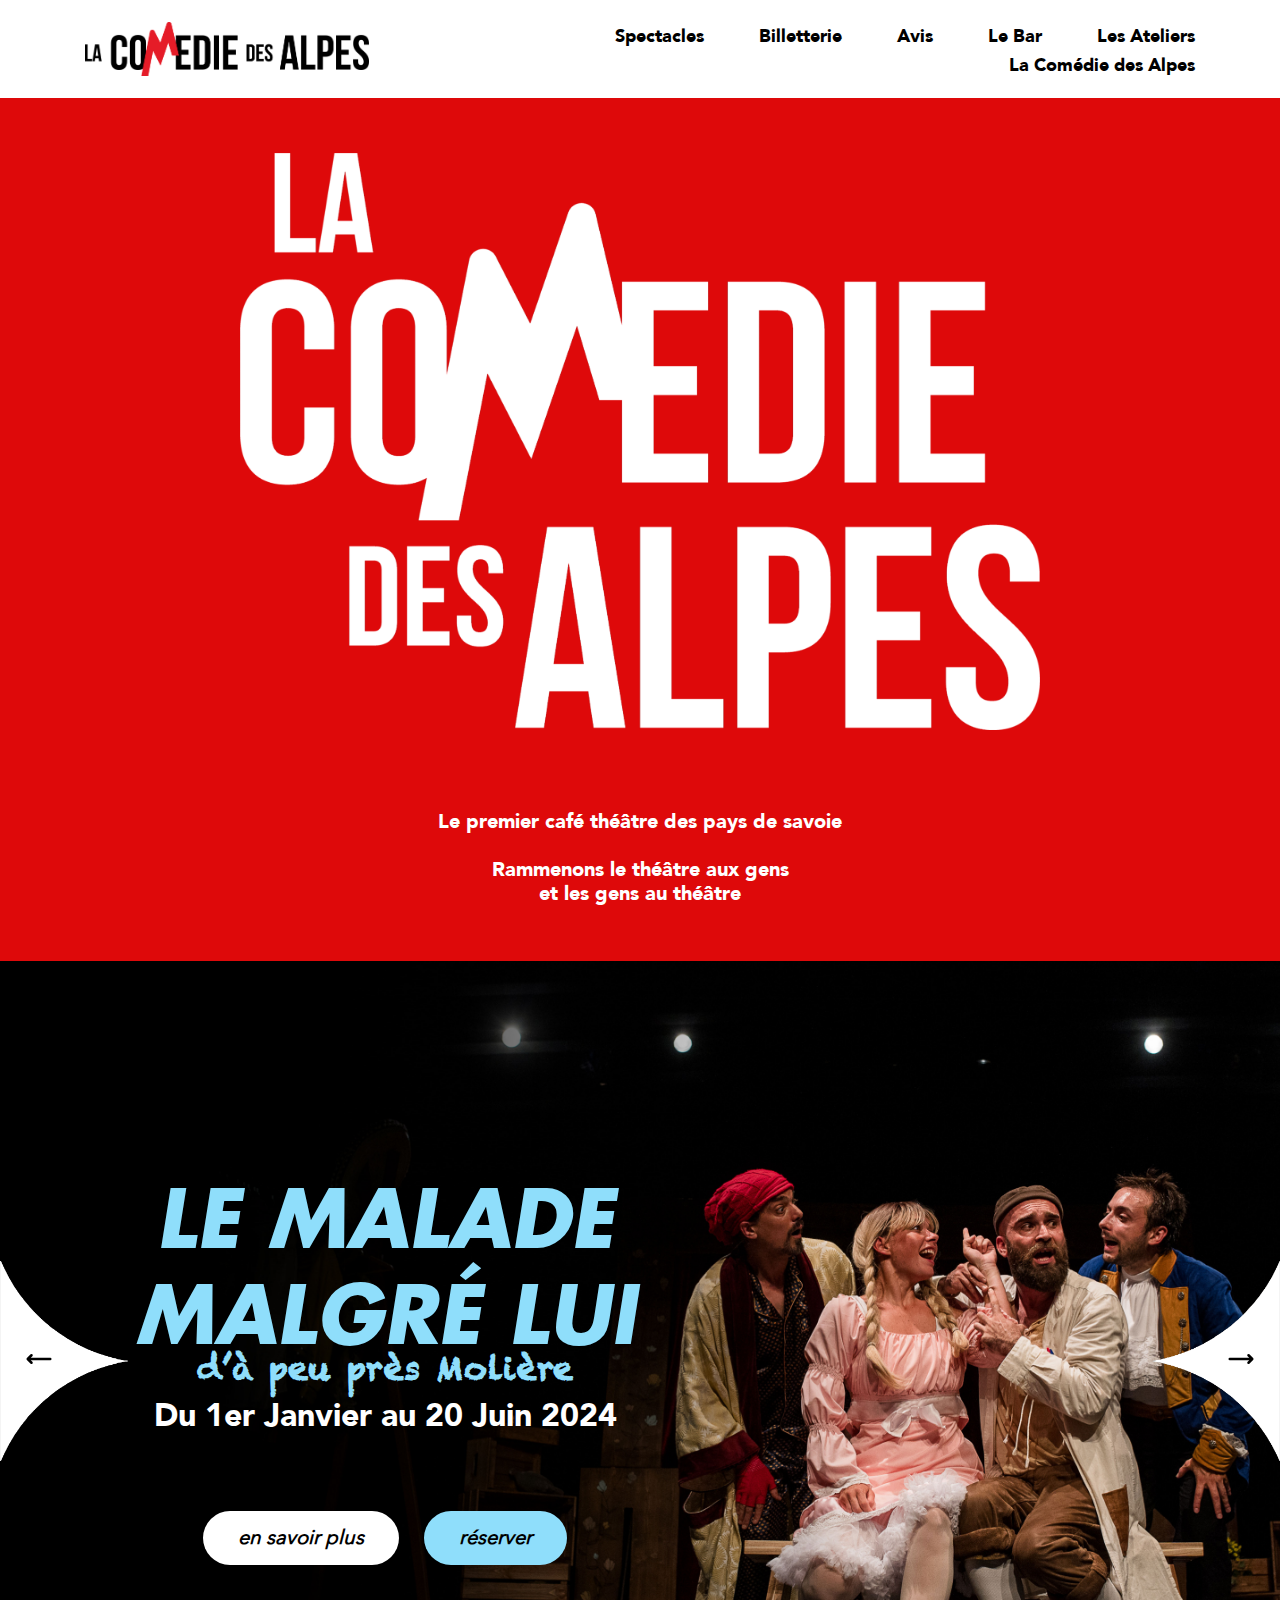
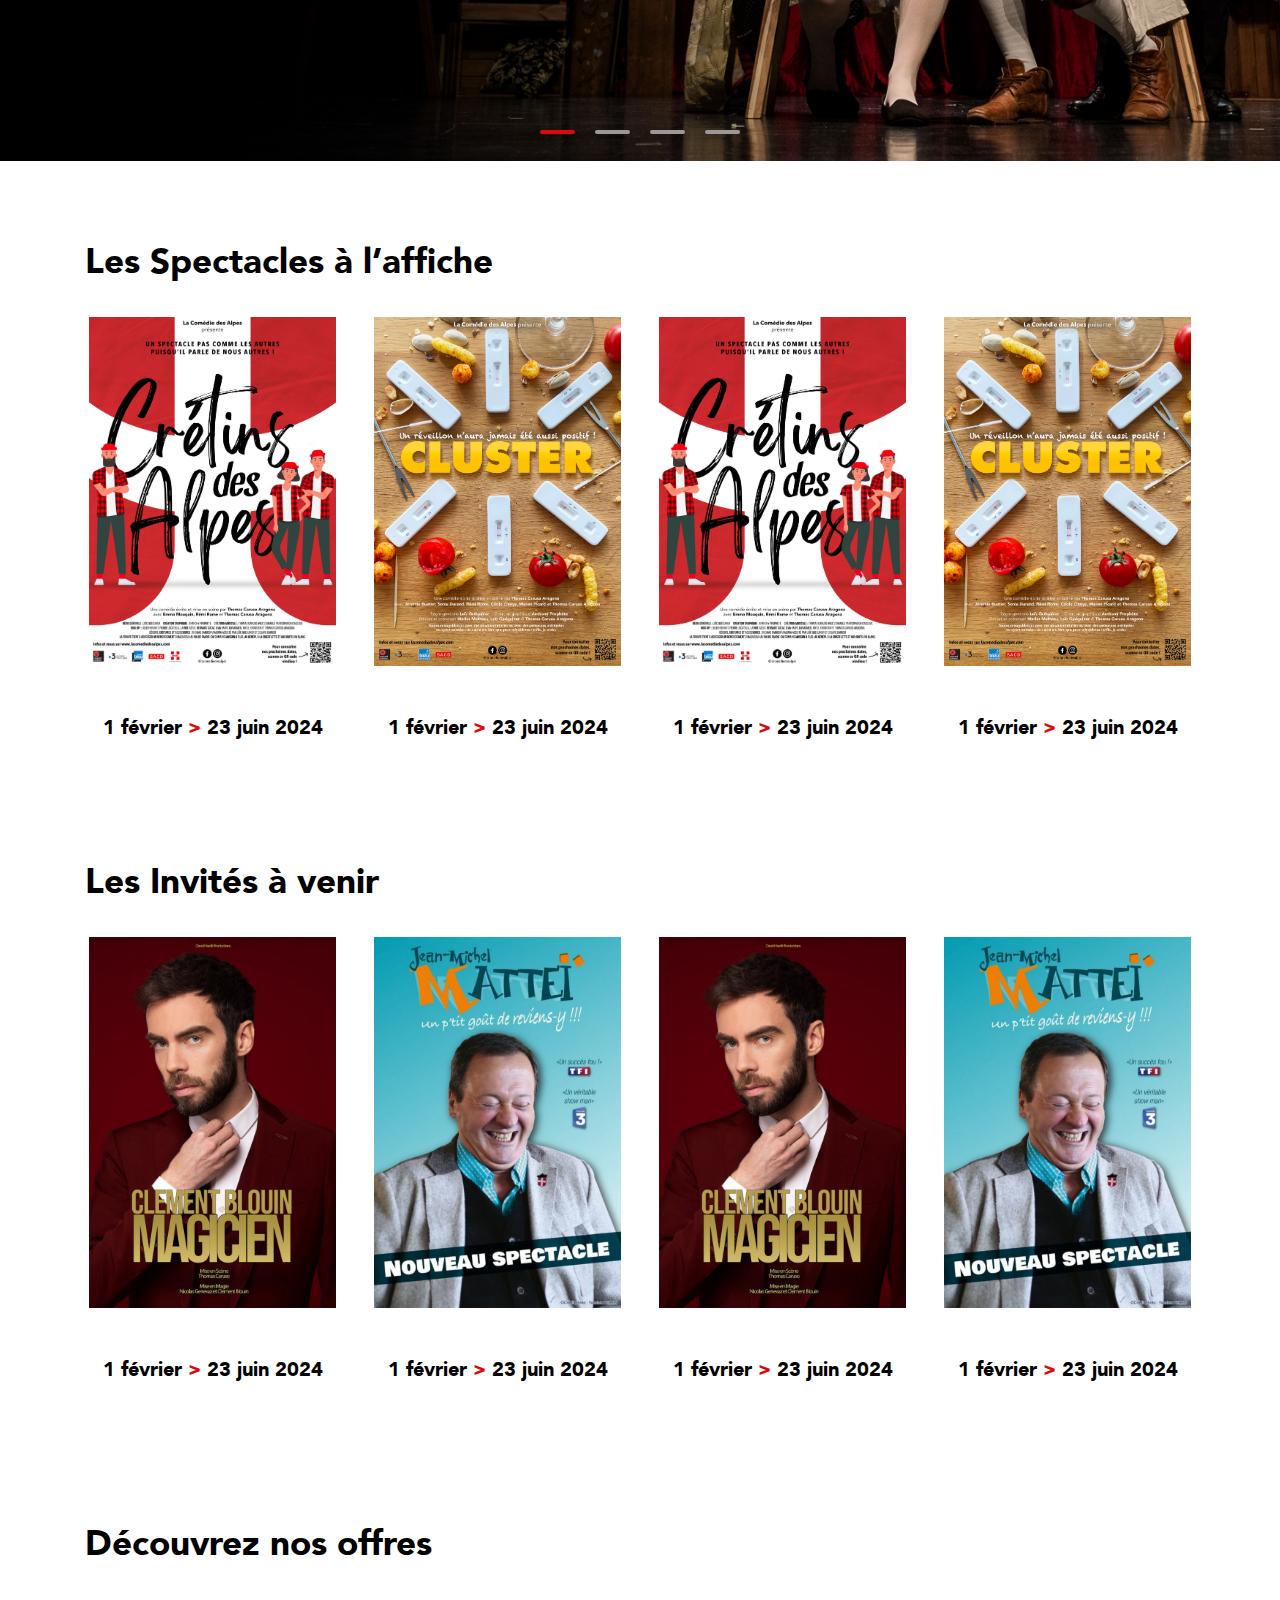
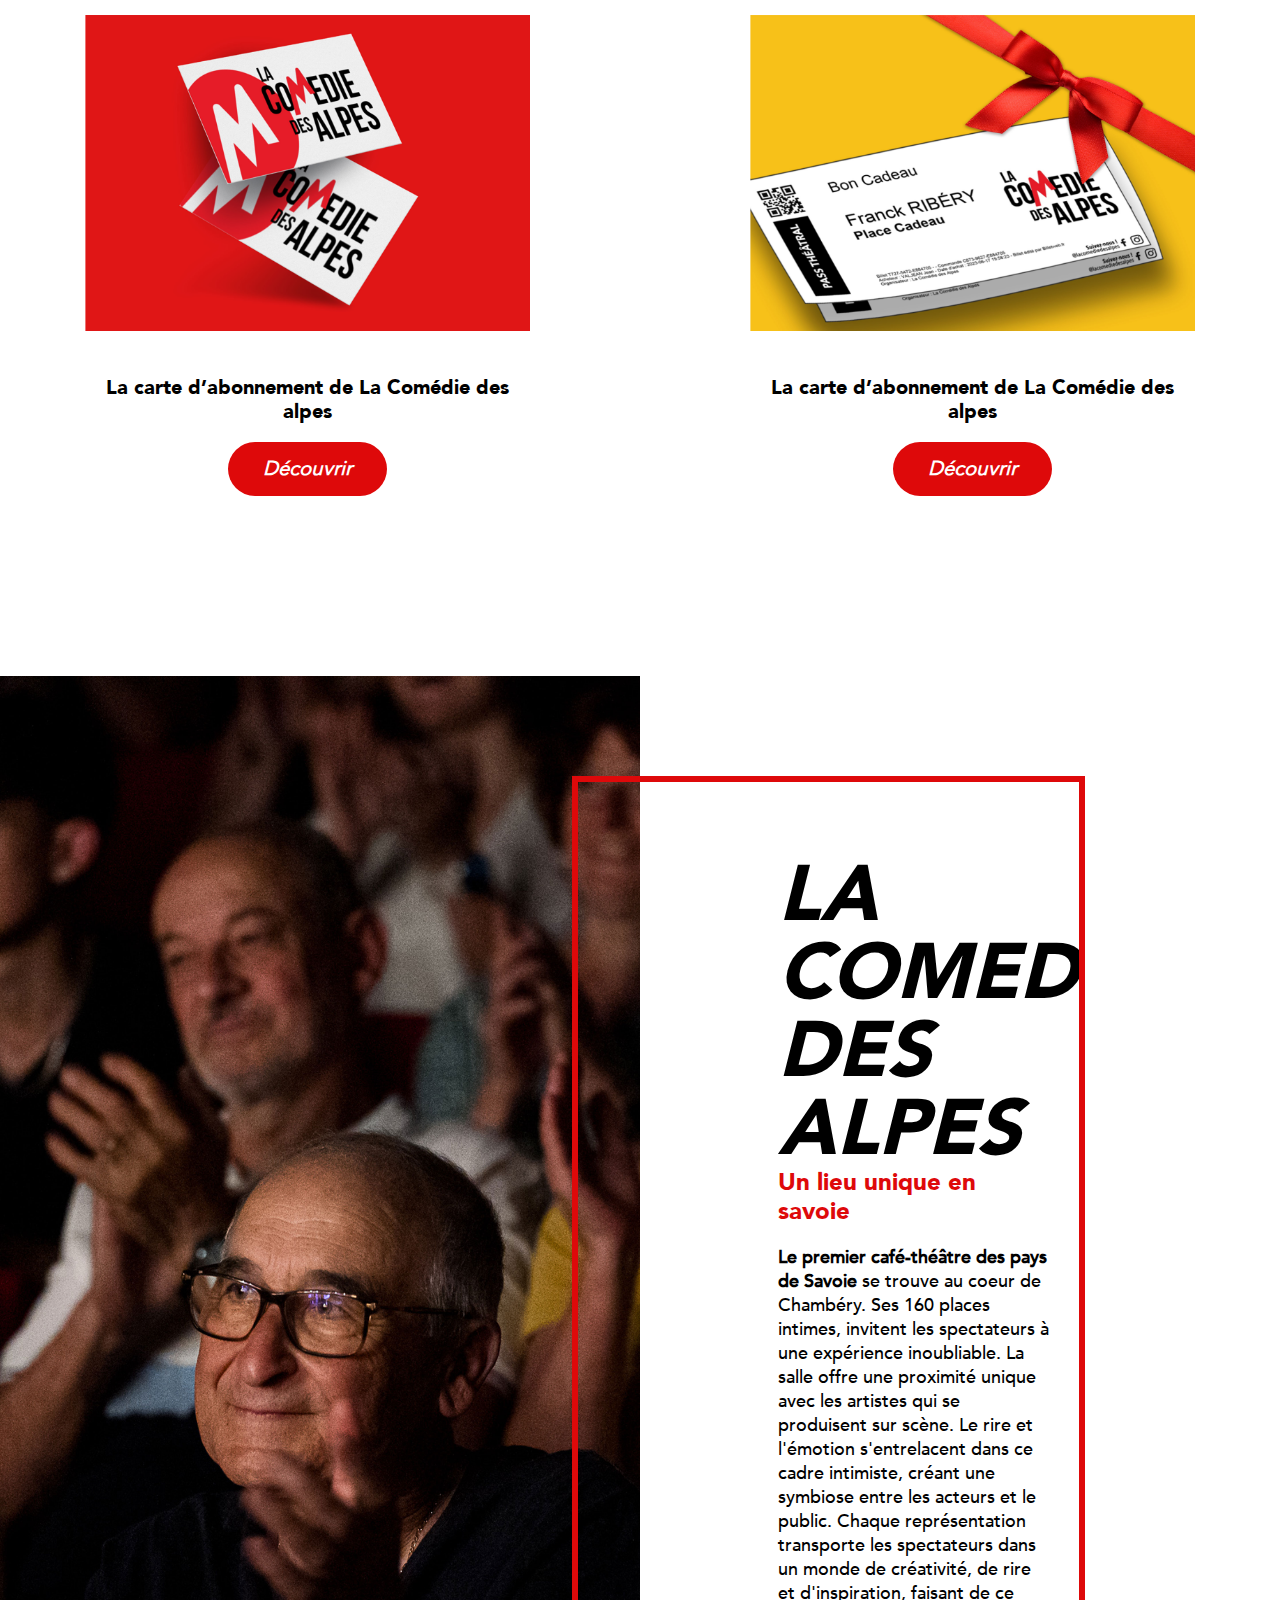
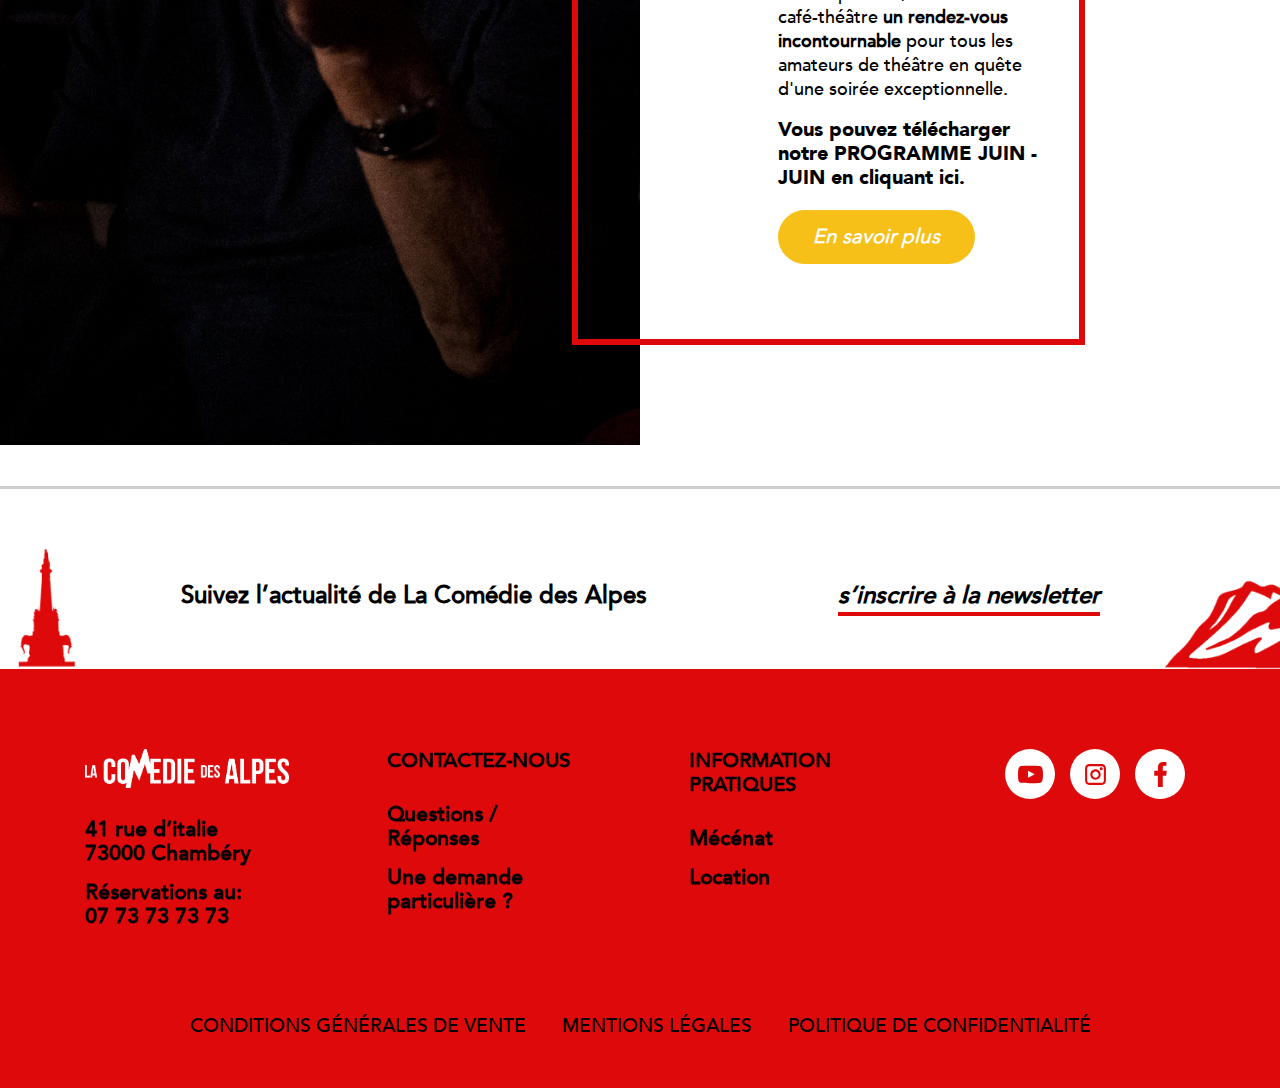
==== commit 83a7310b: "now create newsletter section and footer section in html css" ====
--- a/index.html
+++ b/index.html
@@ -318,11 +318,66 @@
 </section>
 <!-------Features-Section-End---->
 
-  <!-- Footer Section Start -->
-  <footer class="footer-wrapper">
-      
-  </footer>
-  <!-- Footer Section End -->
+<!-------Newesletter-Section-Start--->
+<section class="newsletter-wrapper">
+    <div class="container">
+        <div class="newsletter-text">
+            <h4>Suivez l’actualité de La Comédie des Alpes</h4>
+            <h4><a href="#">s’inscrire à la newsletter</a></h4>
+        </div>
+    </div>
+</section>
+<!-------Newesletter-Section-End--->
+
+<!-----Footer-Section Start----->
+<footer class="footer-wrapper">
+   <div class="container">
+       <div class="footer-item-wrap">
+        <div class="footer-widget">
+            <img src="assets/images/footer-logo.png" class="footer-logo">
+            <div class="footer-list">
+                <li>41 rue d’italie<br/> 73000 Chambéry</li>
+                <li>Réservations au:<br/> 07 73 73 73 73</li>
+            </div>
+        </div>
+        <div class="footer-widget">
+            <h5 class="footer-sub-title">CONTACTEZ-NOUS</h5>
+             <div class="footer-list">
+                 <li>Questions / Réponses</li>
+                 <li>Une demande <br/> particulière ?</li>
+             </div>
+         </div>
+         <div class="footer-widget">
+            <h5 class="footer-sub-title">INFORMATION PRATIQUES</h5>
+             <div class="footer-list">
+                 <li>Mécénat</li>
+                 <li>Location</li>
+             </div>
+         </div>
+         <div class="footer-widget">
+            <div class="social-links">
+                <a href="#">
+                   <svg  width="25" height="25" viewBox="0 -3 20 20"><path fill="currentColor" fill-rule="evenodd" d="M7.9884 9.5859V3.9743c1.9922.9374 3.5352 1.8429 5.36 2.8192-1.505.8347-3.3678 1.7712-5.36 2.7924m11.1026-8.403C18.7473.73 18.1616.378 17.538.2614c-1.8328-.348-13.267-.349-15.0989 0-.5.0938-.9453.3201-1.3278.6722C-.5004 2.4295.0047 10.4516.3931 11.751c.1634.5624.3746.9683.6405 1.2346.3427.352.8119.5944 1.3508.703 1.509.3122 9.2836.4867 15.1218.047a2.6195 2.6195 0 0 0 1.3896-.7111c1.4901-1.49 1.3885-9.9628.1952-11.8416"/></svg>
+                </a>
+                 <a href="#">
+                     <svg width="25" height="25" fill="none" viewBox="0 0 24 24"><path fill="currentColor" fill-rule="evenodd" d="M2 6c0-2.2091 1.7909-4 4-4h12c2.2091 0 4 1.7909 4 4v12c0 2.2091-1.7909 4-4 4H6c-2.2091 0-4-1.7909-4-4V6Zm4-2c-1.1046 0-2 .8954-2 2v12c0 1.1046.8954 2 2 2h12c1.1046 0 2-.8954 2-2V6c0-1.1046-.8954-2-2-2H6Zm6 5c-1.6569 0-3 1.3431-3 3s1.3431 3 3 3 3-1.3431 3-3-1.3431-3-3-3Zm-5 3c0-2.7614 2.2386-5 5-5s5 2.2386 5 5-2.2386 5-5 5-5-2.2386-5-5Zm10.5-4c.8284 0 1.5-.6716 1.5-1.5S18.3284 5 17.5 5 16 5.6716 16 6.5 16.6716 8 17.5 8Z" clip-rule="evenodd"/></svg>
+                 </a>
+                <a href="#">
+                 <svg width="25" height="25" viewBox="-5 0 20 20"><path fill="currentColor" fill-rule="evenodd" d="M6.8213 20v-9h2.7324L10 7H6.8213V5.052c0-1.03.0263-2.052 1.4656-2.052h1.4578V.14c0-.043-1.2522-.14-2.519-.14C4.58 0 2.9234 1.657 2.9234 4.7V7H0v4h2.9234v9h3.8979Z"/></svg>
+                </a>
+            </div>
+         </div>
+       </div>
+       <div class="footer-bottom-menu">
+            <ul>
+                <li><a href="#">CONDITIONS GÉNÉRALES DE VENTE</a></li>
+                <li><a href="#">MENTIONS LÉGALES</a></li>
+                <li><a href="#">POLITIQUE DE CONFIDENTIALITÉ</a></li>
+            </ul>
+       </div>
+   </div>   
+</footer>
+<!---- Footer Section End ---->
 
     <!--------- JS here -------->
     <script src="assets/js/jquery-1.12.4.min.js"></script>
--- a/style.css
+++ b/style.css
@@ -194,7 +194,7 @@
 }
 
 h3 {
-    font-size: 2.5rem; /* 40px */
+    font-size: 2rem; /* 32px */
 }
 
  h4 {
@@ -688,8 +688,51 @@
 ===========================
 */
 
-
-
+/*
+===========================
+Newsletter Section Start
+===========================
+*/
+
+.newsletter-wrapper {
+  background-image: url(assets/images/shape-image.png);
+  background-size: cover;
+  background-position: center top;
+  padding-top: 60px;
+  padding-bottom: 50px;
+  position: relative;
+  margin-top: 77px;
+}
+
+.newsletter-text {
+	display: flex;
+	justify-content: space-around;
+	align-items: center;
+}
+
+.newsletter-wrapper:before {
+  content: "";
+  position: absolute;
+  background-color: #bbbb;
+  height: 3px;
+  width: 100%;
+  top: -36px;
+}
+
+.newsletter-text h4 {
+  font-family: 'Avenir-Medium';
+}
+
+.newsletter-text h4 a {
+	border-bottom: 4px solid var(--primary);
+  font-style: italic;
+}
+
+/*
+===========================
+Newsletter Section End
+===========================
+*/
 
 
 /*
@@ -699,6 +742,74 @@
 */
 
 
+.footer-wrapper {
+  background-color: var(--primary);
+  padding-top: 80px;
+  padding-bottom: 50px;
+}
+
+.footer-item-wrap {
+  width: 100%;
+  display: grid;
+  grid-template-columns: repeat(4 , 1fr);
+  column-gap: 98px;
+}
+
+.social-links {
+  text-align: right;
+}
+
+.footer-logo {
+  margin-bottom: 30px;
+}
+
+.footer-list li {
+  list-style: none;
+  font-family: 'Avenir-Medium';
+  font-size: 1.3rem;
+  font-weight: 600;
+  margin-bottom: 15px;
+}
+
+.footer-sub-title {
+  font-family: 'Avenir-Medium';
+  margin-bottom: 30px;
+}
+.social-links a {
+  display: inline-block;
+  width: 50px;
+  height: 50px;
+  text-align: center;
+  line-height: 66px;
+  border-radius: 50%;
+  color: var(--primary);
+  background-color: var(--white-color);
+  margin-right: 10px;
+  transition: 0.3s all ease;
+}
+
+.social-links a:hover {
+  color: var(--white-color);
+  background-color: var(--black);
+}
+
+.footer-bottom-menu {
+  margin-top: 70px;
+  display: flex;
+  justify-content: center;
+}
+
+.footer-bottom-menu ul {
+  display: flex;
+  gap: 36px;
+}
+
+.footer-bottom-menu ul li a {
+  color: var(--black);
+  font-family: 'Avenir-Medium';
+  font-size: 1.2rem;
+  display: block;
+}
 
 /*
 ============================
@@ -770,6 +881,18 @@
 .features-content-box h1 {
 	font-size: 4rem;
 }
+
+.newsletter-wrapper {
+	padding-top: 25px;
+}
+
+.social-links a {
+	width: 40px;
+	height: 40px;
+	line-height: 55px;;
+	margin-right: 8px;
+}
+
 
 }
 
@@ -841,6 +964,26 @@
 	font-size: 3rem;
 }
 
+.newsletter-text {
+	gap: 18px;
+}
+
+.newsletter-wrapper {
+	padding-top: 0;
+}
+
+.footer-item-wrap {
+	grid-template-columns: repeat(2 , 1fr);
+	column-gap: 80px;
+}
+
+.social-links {
+	text-align: left;
+}
+
+.footer-widget {
+	margin-bottom: 30px;
+}
 
 }
 
@@ -924,6 +1067,56 @@
 	font-size: 16px;
 }
 
+.newsletter-text {
+	gap: 0;
+	flex-wrap: wrap;
+	text-align: center;
+}
+
+.footer-wrapper {
+	padding-top: 50px;
+}
+
+.footer-logo {
+	width: 300px;
+	margin-left: auto;
+	margin-right: auto;
+}
+
+.footer-item-wrap {
+	grid-template-columns: repeat(1 , 1fr);
+	column-gap: 0;
+	text-align: center;
+}
+
+.footer-sub-title {
+	margin-bottom: 8px;
+}
+
+.social-links {
+	text-align: center;
+}
+
+.footer-list li {
+	font-size: 1.2rem;
+	margin-bottom: 4px;
+}
+
+.footer-bottom-menu {
+	margin-top: 10px;
+}
+
+
+.footer-bottom-menu ul {
+	gap: 10px;
+  flex-direction: column;
+	text-align: center;
+}
+
+.footer-bottom-menu ul li a {
+	font-size: 1rem;
+}
+
 }
 /*
 ============================
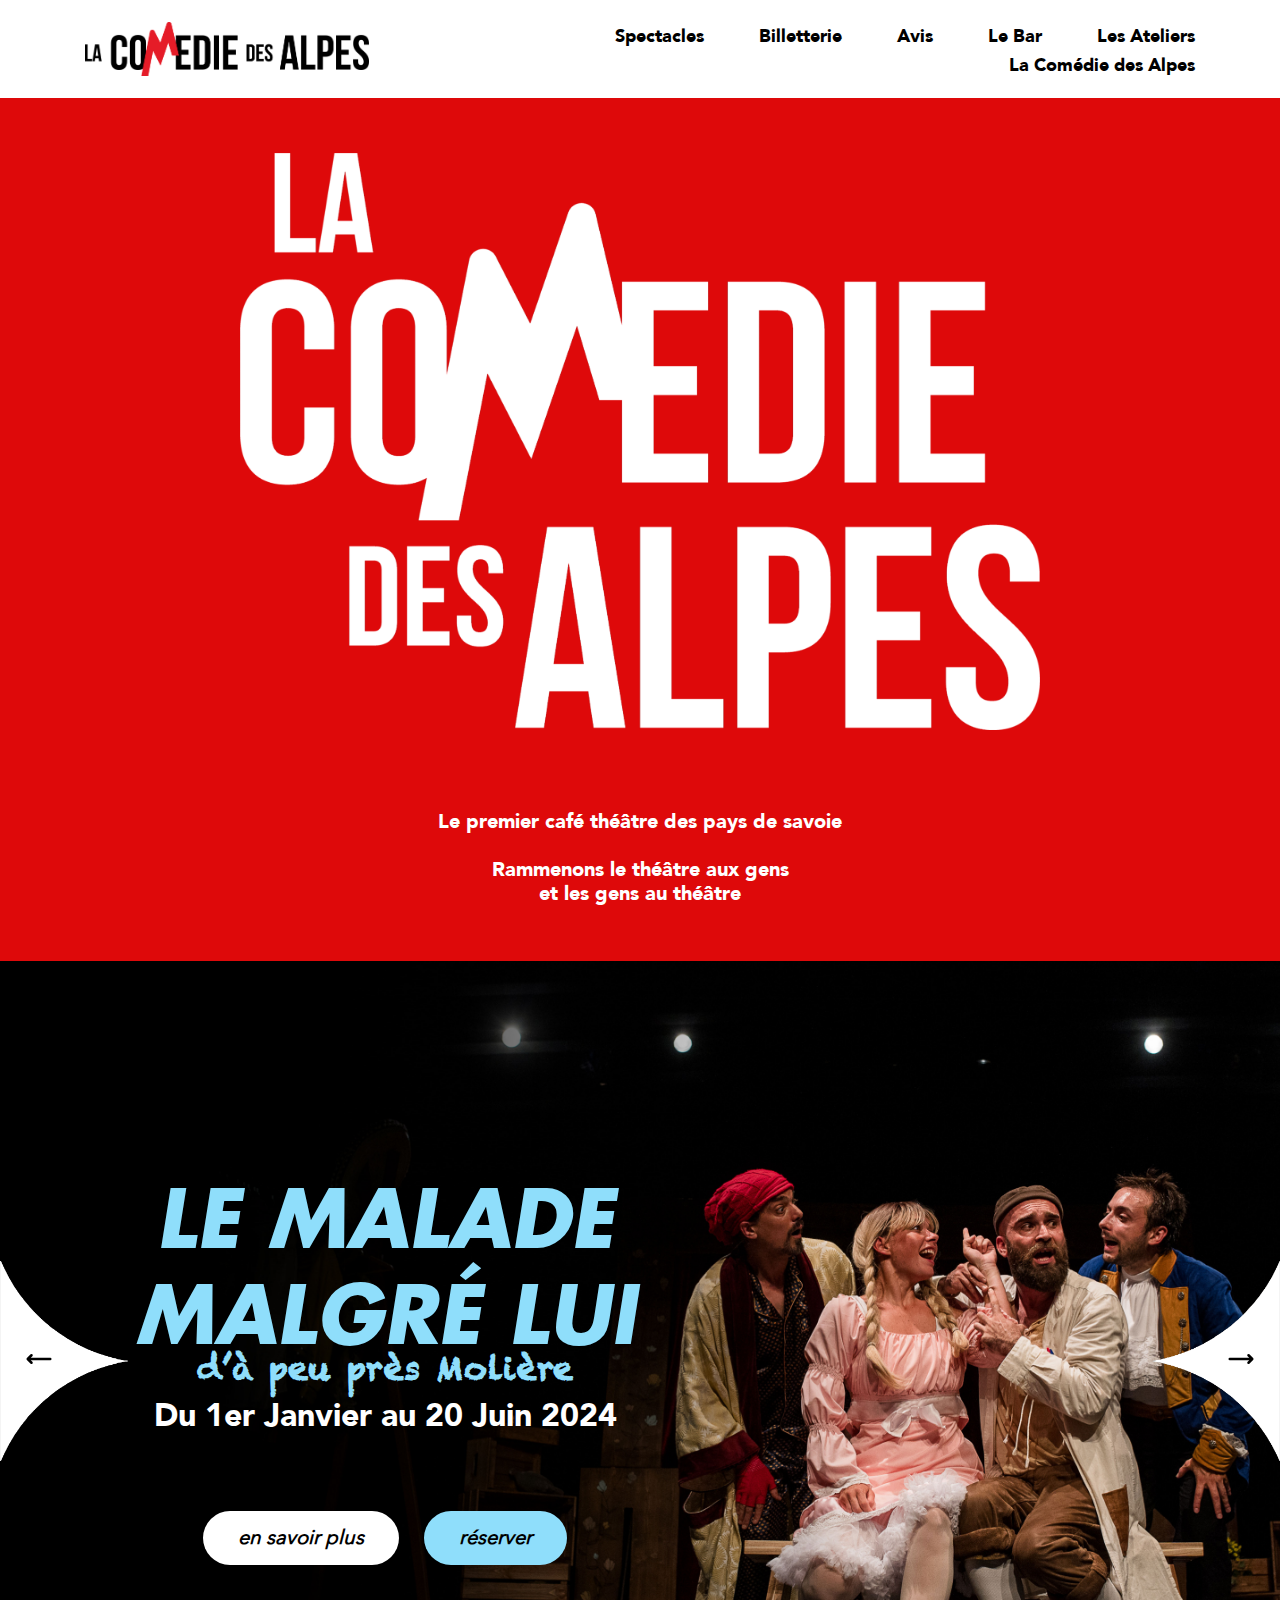
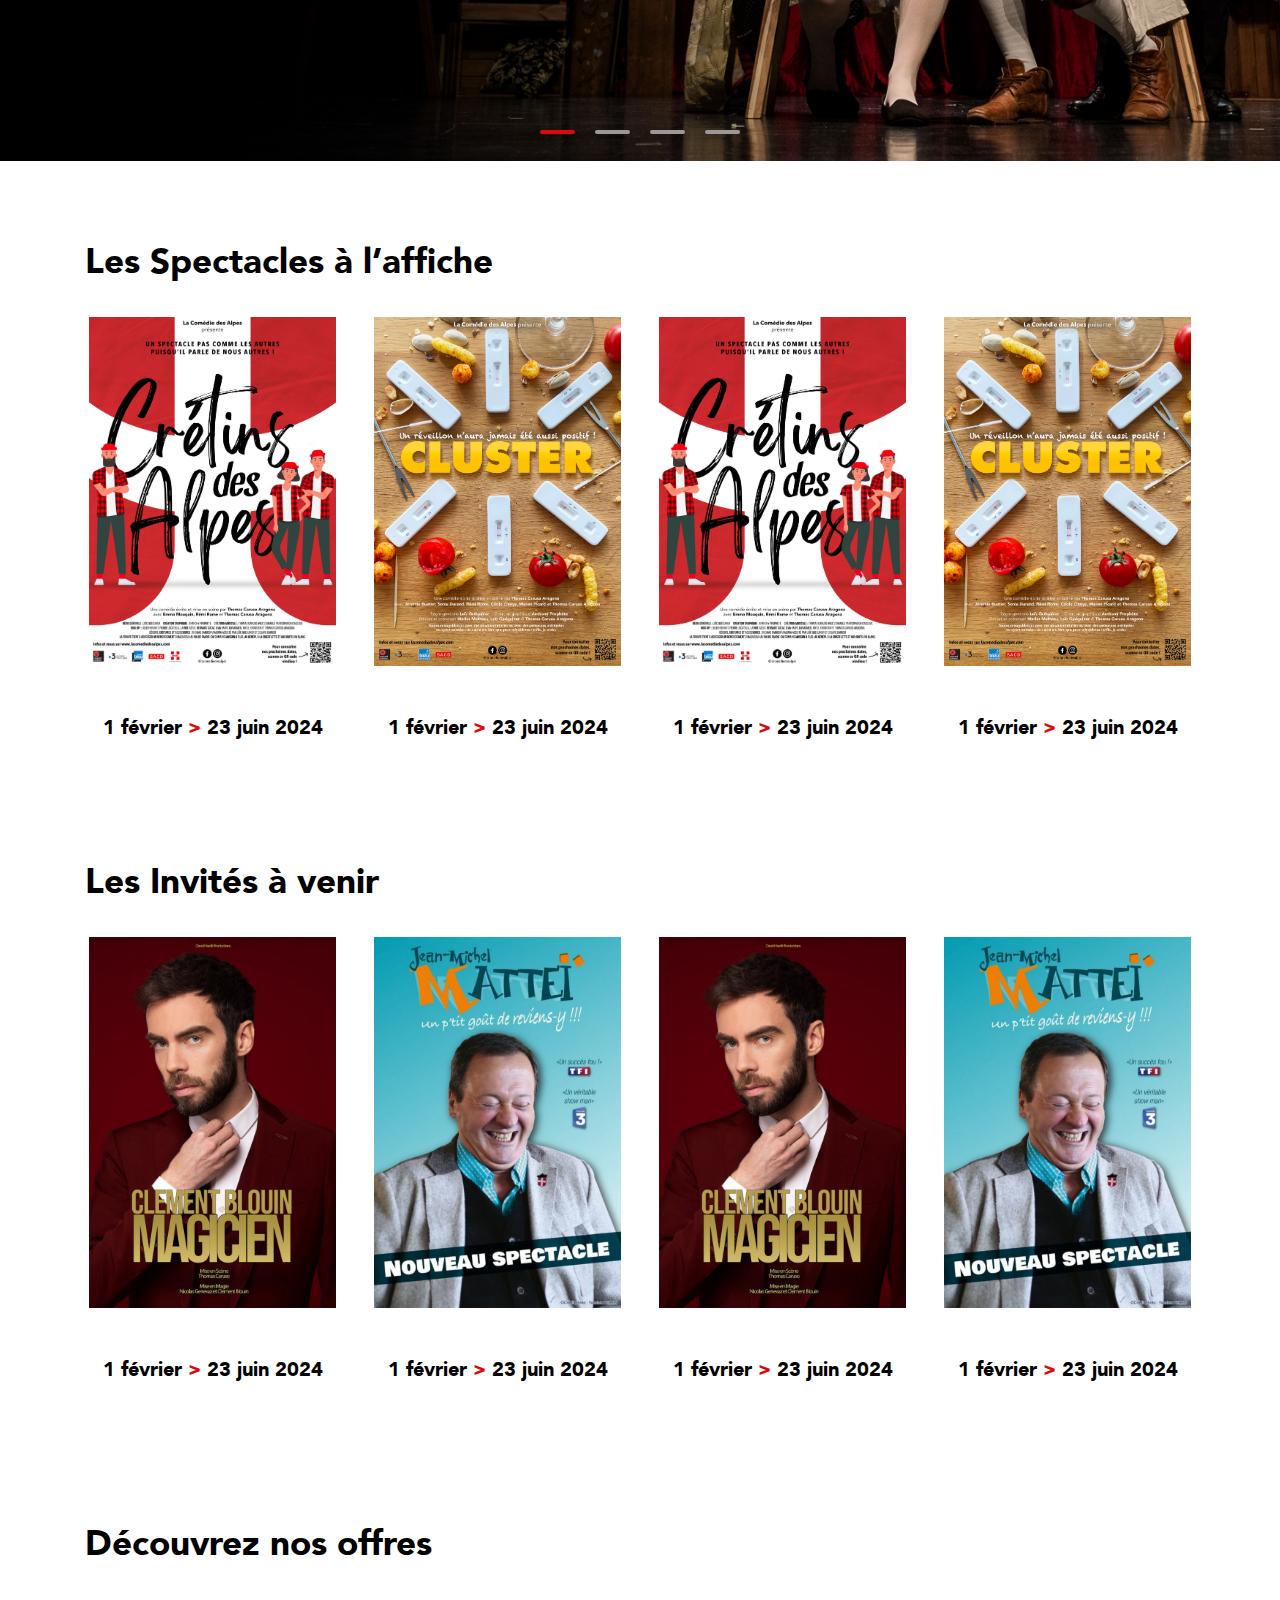
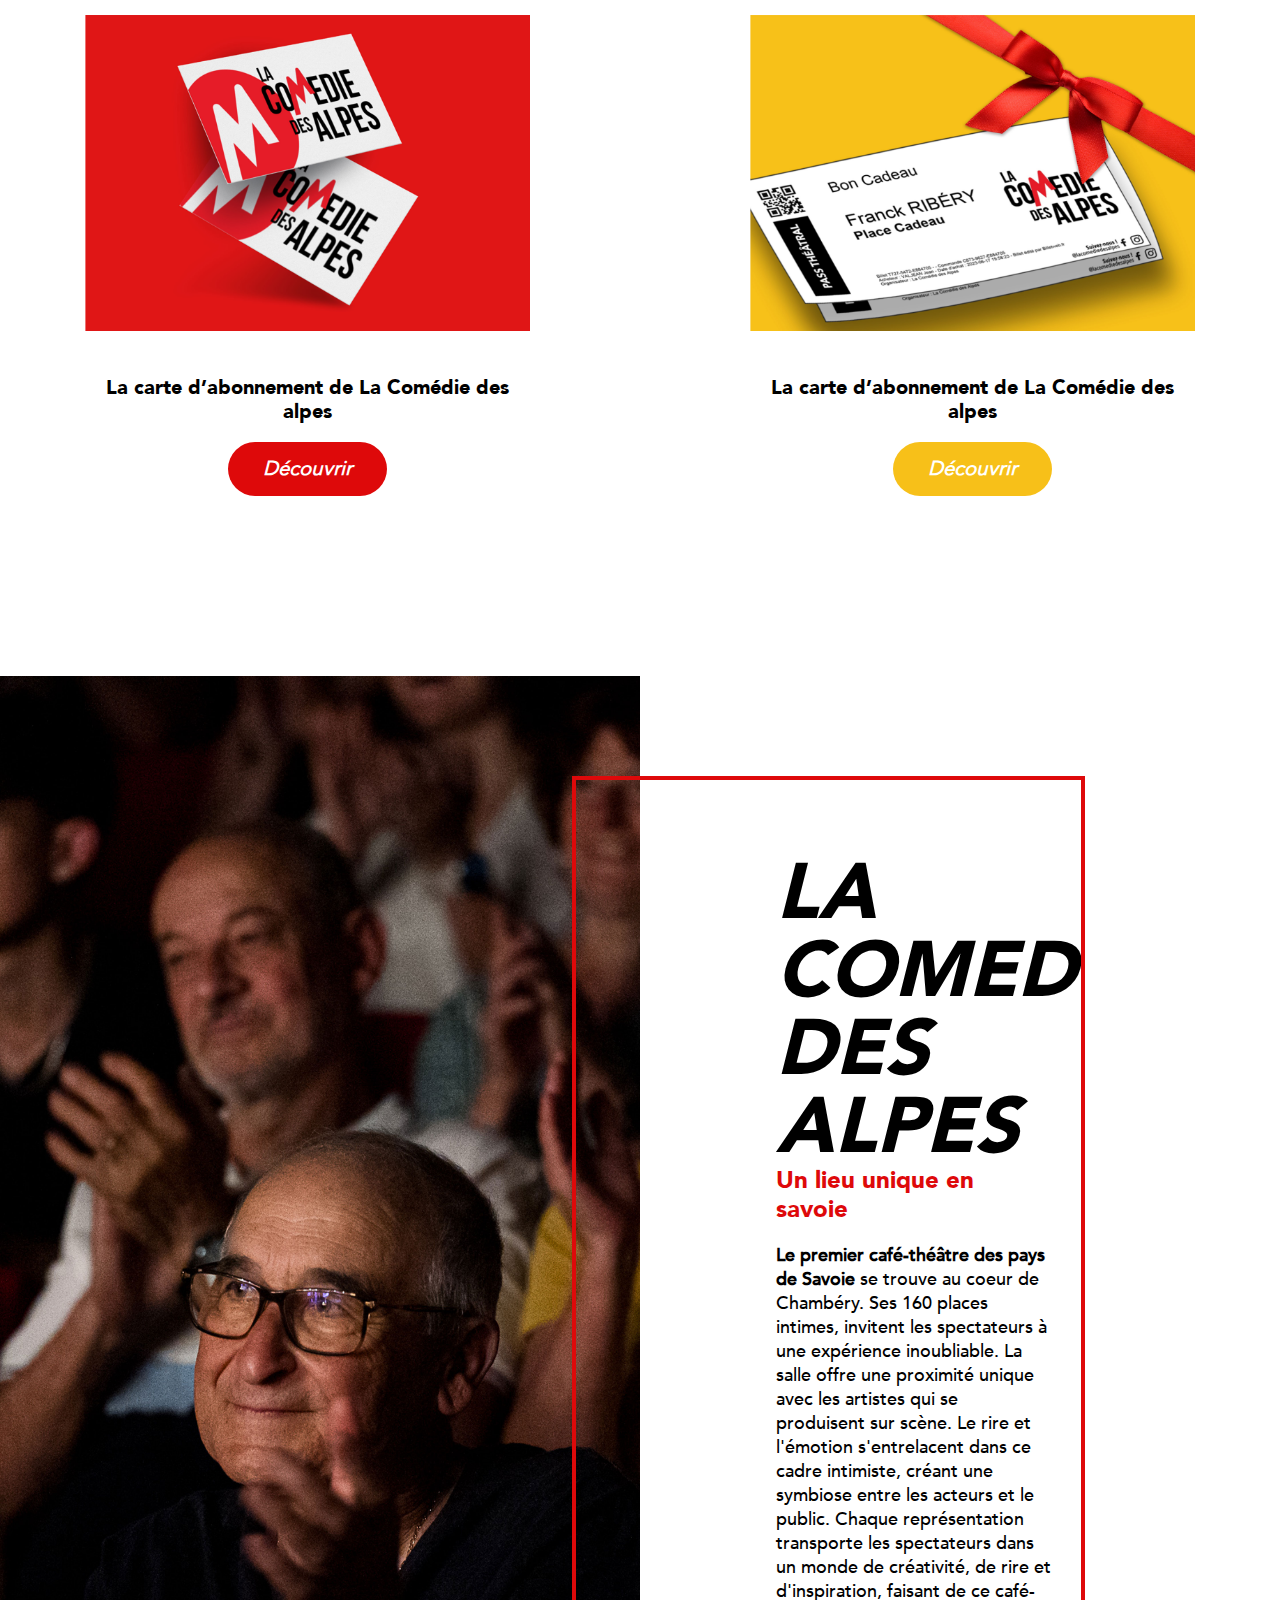
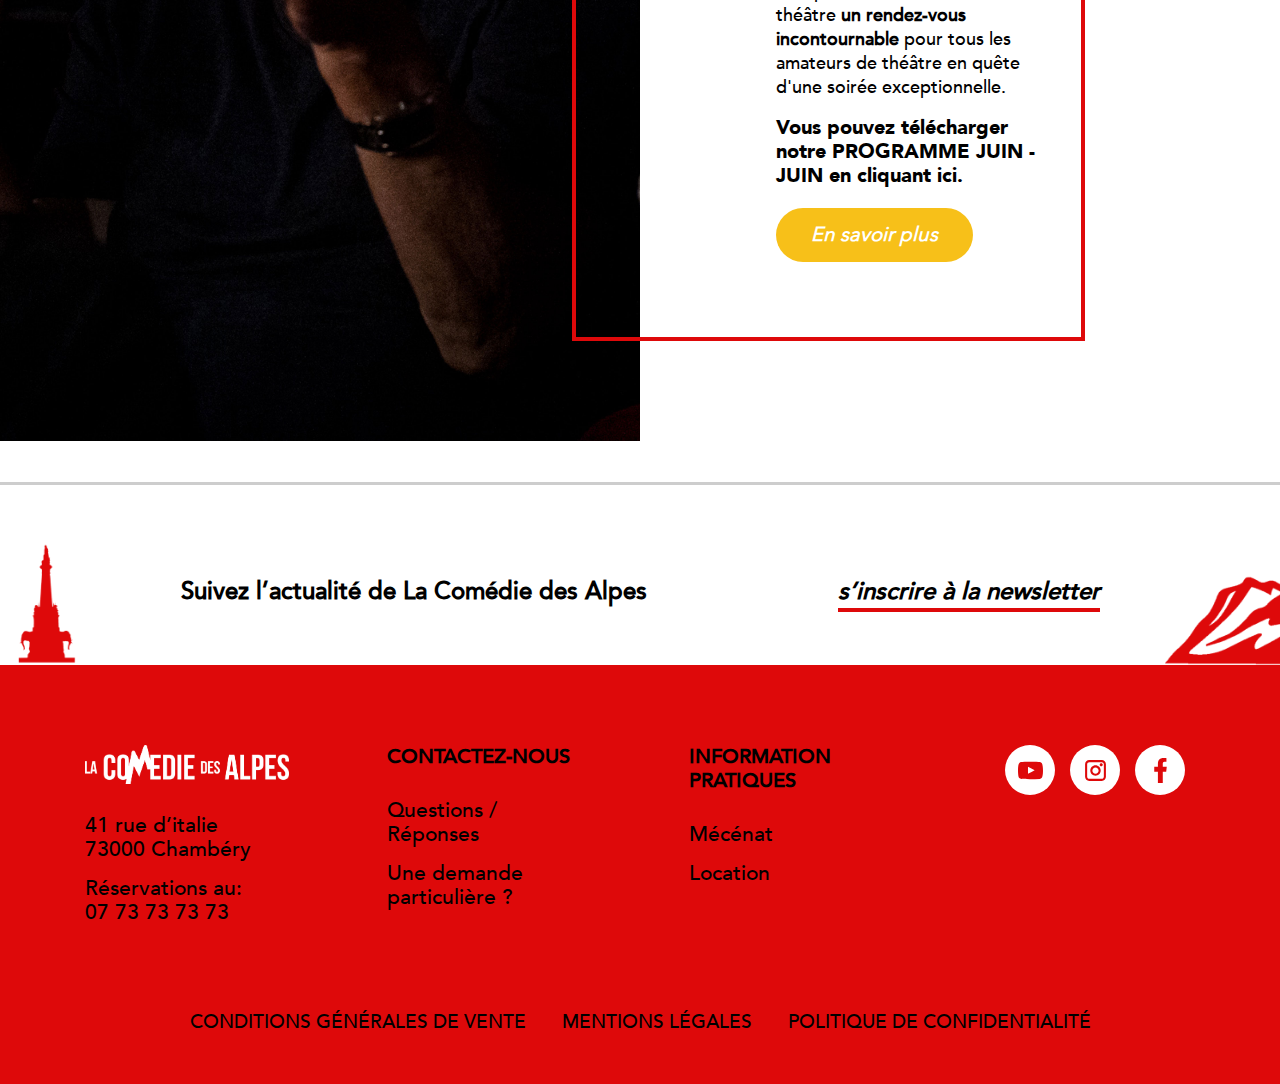
==== commit 4eebb78c: "now create avis page billetterir page and le-bar page total 3 page style in html css" ====
--- a/index.html
+++ b/index.html
@@ -1,388 +1,400 @@
 <!DOCTYPE html>
 <html lang="en">
- <head>
-    <meta charset="UTF-8">
-    <meta http-equiv="X-UA-Compatible" content="IE=edge">
-    <meta name="viewport" content="width=device-width, initial-scale=1.0">
-    <title>La Comédie des Alpes</title>
-    <!------ CSS here ----->
-    <link rel="stylesheet" href="assets/css/slick.css">
-     <!-- Slick Css -->
-    <link rel="stylesheet" href="assets/css/bootstrap.min.css">
-    <!-- Boostrap Min Css -->
-    <link rel="stylesheet" href="style.css">
-    <!-- Main CSS -->
-  </head>
-
-   <body>
-     <div id="page">
-  <!------- Html Start ------------>
-
-  <!----- Header-Start-------->
-  <header class="main-header">
-       <div class="container">
-            <div class="logo">
-                <a href="index.html"><img src="assets/images/logo.png"></a>
-            </div>
-            <div class="main-menu">
-                <ul>
-                     <li>
-                         <a href="#">Spectacles</a>
-                    </li>
-                     <li>
-                         <a href="#">Billetterie</a>
-                    </li>
-                     <li>
-                         <a href="#">Avis</a>
-                    </li>
-                     <li>
-                         <a href="#">Le Bar</a>
-                    </li>
-                     <li>
-                         <a href="#">Les Ateliers</a>
-                    </li>
-                     <li>
-                         <a href="#">La Comédie des Alpes</a>
-                    </li>
-                </ul>
-                <div class="hamburger">
-                    <span class="bar"></span>
-                    <span class="bar"></span>
-                    <span class="bar"></span>
-                </div>
-            </div>
-       </div>
-  </header>
-  <!-----Header-End---------->
-
-  <!----------- Hero-Section-Start ------->
-  <section class="hero-wrapper">
-       <div class="container">
-            <div class="hero-item-wrap">
-               <img src="assets/images/big-text.png">
-                 <div class="hero-content">
-                    <h5>Le premier café théâtre des pays de savoie</h5>
-                    <h5 class="mt-4">Rammenons le théâtre aux gens<br/> et les gens au théâtre</h5>
-                </div>
-            </div>
-       </div>
-  </section>
-  <!----------- Hero-Section-End --------->
-
-  <!-----------Hero-Slider-Section-Start--------->
-  <section class="hero-slider-wrapper">
-          <div class="slider-active">
-              <div class="single-slider slider-bg" style="background-image: url(assets/images/slider-bg.jpg);">
-                <div class="container">
-                    <div class="slider-content">
-                        <h1>Le malade malgré lui</h1>
-                        <h4 class="slide-dec-1">d’à peu près Molière</h4>
-                        <h4  class="slide-dec-2">Du 1er Janvier au 20 Juin 2024</h4>
-                        <div class="slider-btn-wrapper">
-                             <a href="#" class="site-btn slide-btn-1">en savoir plus</a> 
-                             <a href="#" class="site-btn slide-btn-2">réserver</a> 
-                        </div>
-                    </div>
-                </div>
-              </div>
-              <div class="single-slider slider-bg" style="background-image: url(assets/images/slider-bg.jpg);">
-                <div class="container">
-                    <div class="slider-content">
-                        <h1>Le malade malgré lui</h1>
-                        <h4 class="slide-dec-1">d’à peu près Molière</h4>
-                        <h4  class="slide-dec-2">Du 1er Janvier au 20 Juin 2024</h4>
-                        <div class="slider-btn-wrapper">
-                             <a href="#" class="site-btn slide-btn-1">en savoir plus</a> 
-                             <a href="#" class="site-btn slide-btn-2">réserver</a> 
-                        </div>
-                    </div>
-                </div>
-              </div>
-              <div class="single-slider slider-bg" style="background-image: url(assets/images/slider-bg.jpg);">
-                <div class="container">
-                    <div class="slider-content">
-                        <h1>Le malade malgré lui</h1>
-                        <h4 class="slide-dec-1">d’à peu près Molière</h4>
-                        <h4  class="slide-dec-2">Du 1er Janvier au 20 Juin 2024</h4>
-                        <div class="slider-btn-wrapper">
-                             <a href="#" class="site-btn slide-btn-1">en savoir plus</a> 
-                             <a href="#" class="site-btn slide-btn-2">réserver</a> 
-                        </div>
-                    </div>
-                </div>
-              </div>
-              <div class="single-slider slider-bg" style="background-image: url(assets/images/slider-bg.jpg);">
-                <div class="container">
-                    <div class="slider-content">
-                        <h1>Le malade malgré lui</h1>
-                        <h4 class="slide-dec-1">d’à peu près Molière</h4>
-                        <h4  class="slide-dec-2">Du 1er Janvier au 20 Juin 2024</h4>
-                        <div class="slider-btn-wrapper">
-                             <a href="#" class="site-btn slide-btn-1">en savoir plus</a> 
-                             <a href="#" class="site-btn slide-btn-2">réserver</a> 
-                        </div>
-                    </div>
-                </div>
-              </div>
-          </div>
-  </section>
-  <!-----------Hero-Slider-Section-End--------->
- 
-  <!-------Les-Spectacles-Section-Start---->
-  <section class="les-spectacles-wrapper">
-      <div class="container">
-          <div class="row">
-              <div class="col-12">
-                  <div class="section-title">
-                      <h2>Les Spectacles à l’affiche</h2>
-                  </div>
-              </div>
-          </div>
-           <div class="row">
-             <div class="col-md-6 col-xl-3">
-                <div class="post-box">
-                    <figure class="post-box-image">
-                        <img src="assets/images/post-image-1.jpg">
-                        <a href="#" class="site-btn">réserver</a>
-                    </figure>
-                    <div class="post-content">
-                        <p><a href="#">1 février <span>></span> 23 juin 2024</a></p>
-                    </div>
-                </div>
-             </div>
-             <div class="col-md-6 col-xl-3">
-                <div class="post-box">
-                    <figure class="post-box-image">
-                        <img src="assets/images/post-image-2.jpg">
-                        <a href="#" class="site-btn yellow-btn">réserver</a>
-                    </figure>
-                    <div class="post-content">
-                        <p><a href="#">1 février <span>></span> 23 juin 2024</a></p>
-                    </div>
-                </div>
-             </div>
-             <div class="col-md-6 col-xl-3">
-                <div class="post-box">
-                    <figure class="post-box-image">
-                        <img src="assets/images/post-image-1.jpg">
-                        <a href="#" class="site-btn">réserver</a>
-                    </figure>
-                    <div class="post-content">
-                        <p><a href="#">1 février <span>></span> 23 juin 2024</a></p>
-                    </div>
-                </div>
-             </div>
-             <div class="col-md-6 col-xl-3">
-                <div class="post-box">
-                    <figure class="post-box-image">
-                        <img src="assets/images/post-image-2.jpg">
-                        <a href="#" class="site-btn yellow-btn">réserver</a>
-                    </figure>
-                    <div class="post-content">
-                        <p><a href="#">1 février <span>></span> 23 juin 2024</a></p>
-                    </div>
-                </div>
-             </div>
-           </div>  
-      </div>
-  </section>
-  <!-------Les-Spectacles-Section-End---->
-
-  <!-------Les-Invites-Section-Start---->
-  <section class="les-Invites-wrapper">
-    <div class="container">
-        <div class="row">
-            <div class="col-12">
-                <div class="section-title">
-                    <h2>Les Invités à venir</h2>
-                </div>
-            </div>
+    <head>
+        <meta charset="UTF-8">
+        <meta http-equiv="X-UA-Compatible" content="IE=edge">
+        <meta name="viewport" content="width=device-width, initial-scale=1.0">
+        <title>La Comédie des Alpes</title>
+        <!------ CSS here ----->
+        <link rel="stylesheet" href="assets/css/slick.css">
+        <!-- Slick Css -->
+        <link rel="stylesheet" href="assets/css/bootstrap.min.css">
+        <!-- Boostrap Min Css -->
+        <link rel="stylesheet" href="style.css">
+        <!-- Main CSS -->
+    </head>
+    <body>
+        <div id="page">
+            <!------- Html Start ------------>
+            <!----- Header-Start-------->
+            <header class="main-header">
+                <div class="container">
+                    <div class="logo">
+                        <a href="index.html">
+                            <img src="assets/images/logo.png">
+                        </a>
+                    </div>
+                    <div class="main-menu">
+                        <ul>
+                            <li>
+                                <a href="index.html">Spectacles</a>
+                            </li>
+                            <li>
+                                <a href="billetterie.html">Billetterie</a>
+                            </li>
+                            <li>
+                                <a href="avis.html">Avis</a>
+                            </li>
+                            <li>
+                                <a href="le-bar.html">Le Bar</a>
+                            </li>
+                            <li>
+                                <a href="#">Les Ateliers</a>
+                            </li>
+                            <li>
+                                <a href="#">La Comédie des Alpes</a>
+                            </li>
+                        </ul>
+                        <div class="hamburger">
+                            <span class="bar"></span>
+                            <span class="bar"></span>
+                            <span class="bar"></span>
+                        </div>
+                    </div>
+                </div>
+            </header>
+            <!-----Header-End---------->
+            <!----------- Hero-Section-Start ------->
+            <section class="hero-wrapper">
+                <div class="container">
+                    <div class="hero-item-wrap">
+                        <img src="assets/images/big-text.png">
+                        <div class="hero-content">
+                            <h5>Le premier café théâtre des pays de savoie</h5>
+                            <h5 class="mt-4">Rammenons le théâtre aux gens <br /> et les gens au théâtre </h5>
+                        </div>
+                    </div>
+                </div>
+            </section>
+            <!----------- Hero-Section-End --------->
+            <!-----------Hero-Slider-Section-Start--------->
+            <section class="hero-slider-wrapper">
+                <div class="slider-active">
+                    <div class="single-slider slider-bg" style="background-image: url(assets/images/slider-bg.jpg);">
+                        <div class="container">
+                            <div class="slider-content">
+                                <h1>Le malade malgré lui</h1>
+                                <h4 class="slide-dec-1">d’à peu près Molière</h4>
+                                <h4 class="slide-dec-2">Du 1er Janvier au 20 Juin 2024</h4>
+                                <div class="slider-btn-wrapper">
+                                    <a href="#" class="site-btn slide-btn-1">en savoir plus</a>
+                                    <a href="#" class="site-btn slide-btn-2">réserver</a>
+                                </div>
+                            </div>
+                        </div>
+                    </div>
+                    <div class="single-slider slider-bg" style="background-image: url(assets/images/slider-bg.jpg);">
+                        <div class="container">
+                            <div class="slider-content">
+                                <h1>Le malade malgré lui</h1>
+                                <h4 class="slide-dec-1">d’à peu près Molière</h4>
+                                <h4 class="slide-dec-2">Du 1er Janvier au 20 Juin 2024</h4>
+                                <div class="slider-btn-wrapper">
+                                    <a href="#" class="site-btn slide-btn-1">en savoir plus</a>
+                                    <a href="#" class="site-btn slide-btn-2">réserver</a>
+                                </div>
+                            </div>
+                        </div>
+                    </div>
+                    <div class="single-slider slider-bg" style="background-image: url(assets/images/slider-bg.jpg);">
+                        <div class="container">
+                            <div class="slider-content">
+                                <h1>Le malade malgré lui</h1>
+                                <h4 class="slide-dec-1">d’à peu près Molière</h4>
+                                <h4 class="slide-dec-2">Du 1er Janvier au 20 Juin 2024</h4>
+                                <div class="slider-btn-wrapper">
+                                    <a href="#" class="site-btn slide-btn-1">en savoir plus</a>
+                                    <a href="#" class="site-btn slide-btn-2">réserver</a>
+                                </div>
+                            </div>
+                        </div>
+                    </div>
+                    <div class="single-slider slider-bg" style="background-image: url(assets/images/slider-bg.jpg);">
+                        <div class="container">
+                            <div class="slider-content">
+                                <h1>Le malade malgré lui</h1>
+                                <h4 class="slide-dec-1">d’à peu près Molière</h4>
+                                <h4 class="slide-dec-2">Du 1er Janvier au 20 Juin 2024</h4>
+                                <div class="slider-btn-wrapper">
+                                    <a href="#" class="site-btn slide-btn-1">en savoir plus</a>
+                                    <a href="#" class="site-btn slide-btn-2">réserver</a>
+                                </div>
+                            </div>
+                        </div>
+                    </div>
+                </div>
+            </section>
+            <!-----------Hero-Slider-Section-End--------->
+            <!-------Les-Spectacles-Section-Start---->
+            <section class="les-spectacles-wrapper">
+                <div class="container">
+                    <div class="row">
+                        <div class="col-12">
+                            <div class="section-title">
+                                <h2>Les Spectacles à l’affiche</h2>
+                            </div>
+                        </div>
+                    </div>
+                    <div class="row">
+                        <div class="col-md-6 col-xl-3">
+                            <div class="post-box">
+                                <figure class="post-box-image">
+                                    <img src="assets/images/post-image-1.jpg">
+                                    <a href="#" class="site-btn">réserver</a>
+                                </figure>
+                                <div class="post-content">
+                                    <p>
+                                        <a href="#">1 février <span>></span> 23 juin 2024 </a>
+                                    </p>
+                                </div>
+                            </div>
+                        </div>
+                        <div class="col-md-6 col-xl-3">
+                            <div class="post-box">
+                                <figure class="post-box-image">
+                                    <img src="assets/images/post-image-2.jpg">
+                                    <a href="#" class="site-btn yellow-btn">réserver</a>
+                                </figure>
+                                <div class="post-content">
+                                    <p>
+                                        <a href="#">1 février <span>></span> 23 juin 2024 </a>
+                                    </p>
+                                </div>
+                            </div>
+                        </div>
+                        <div class="col-md-6 col-xl-3">
+                            <div class="post-box">
+                                <figure class="post-box-image">
+                                    <img src="assets/images/post-image-1.jpg">
+                                    <a href="#" class="site-btn">réserver</a>
+                                </figure>
+                                <div class="post-content">
+                                    <p>
+                                        <a href="#">1 février <span>></span> 23 juin 2024 </a>
+                                    </p>
+                                </div>
+                            </div>
+                        </div>
+                        <div class="col-md-6 col-xl-3">
+                            <div class="post-box">
+                                <figure class="post-box-image">
+                                    <img src="assets/images/post-image-2.jpg">
+                                    <a href="#" class="site-btn yellow-btn">réserver</a>
+                                </figure>
+                                <div class="post-content">
+                                    <p>
+                                        <a href="#">1 février <span>></span> 23 juin 2024 </a>
+                                    </p>
+                                </div>
+                            </div>
+                        </div>
+                    </div>
+                </div>
+            </section>
+            <!-------Les-Spectacles-Section-End---->
+            <!-------Les-Invites-Section-Start---->
+            <section class="les-Invites-wrapper">
+                <div class="container">
+                    <div class="row">
+                        <div class="col-12">
+                            <div class="section-title">
+                                <h2>Les Invités à venir</h2>
+                            </div>
+                        </div>
+                    </div>
+                    <div class="row">
+                        <div class="col-md-6 col-xl-3">
+                            <div class="post-box">
+                                <figure class="post-box-image">
+                                    <img src="assets/images/post-image-3.jpg">
+                                    <a href="#" class="site-btn">réserver</a>
+                                </figure>
+                                <div class="post-content">
+                                    <p>
+                                        <a href="#">1 février <span>></span> 23 juin 2024 </a>
+                                    </p>
+                                </div>
+                            </div>
+                        </div>
+                        <div class="col-md-6 col-xl-3">
+                            <div class="post-box">
+                                <figure class="post-box-image">
+                                    <img src="assets/images/post-image-5.jpg">
+                                    <a href="#" class="site-btn yellow-btn">réserver</a>
+                                </figure>
+                                <div class="post-content">
+                                    <p>
+                                        <a href="#">1 février <span>></span> 23 juin 2024 </a>
+                                    </p>
+                                </div>
+                            </div>
+                        </div>
+                        <div class="col-md-6 col-xl-3">
+                            <div class="post-box">
+                                <figure class="post-box-image">
+                                    <img src="assets/images/post-image-3.jpg">
+                                    <a href="#" class="site-btn">réserver</a>
+                                </figure>
+                                <div class="post-content">
+                                    <p>
+                                        <a href="#">1 février <span>></span> 23 juin 2024 </a>
+                                    </p>
+                                </div>
+                            </div>
+                        </div>
+                        <div class="col-md-6 col-xl-3">
+                            <div class="post-box">
+                                <figure class="post-box-image">
+                                    <img src="assets/images/post-image-5.jpg">
+                                    <a href="#" class="site-btn yellow-btn">réserver</a>
+                                </figure>
+                                <div class="post-content">
+                                    <p>
+                                        <a href="#">1 février <span>></span> 23 juin 2024 </a>
+                                    </p>
+                                </div>
+                            </div>
+                        </div>
+                    </div>
+                </div>
+            </section>
+            <!-------Les-Invites-Section-End---->
+            <!-------Nos-Offres-Section-Start---->
+            <section class="nos-offres-wrapper">
+                <div class="container">
+                    <div class="row">
+                        <div class="col-12">
+                            <div class="section-title">
+                                <h2>Découvrez nos offres</h2>
+                            </div>
+                        </div>
+                    </div>
+                    <div class="row">
+                        <div class="col-12 col-md-6 col-lg-5">
+                            <a href="#" class="offres-box">
+                                <div class="offres-image">
+                                    <img src="assets/images/offres-image.jpg">
+                                </div>
+                                <div class="offres-content">
+                                    <h5>La carte d’abonnement de La Comédie des alpes </h5>
+                                    <a href="#" class="site-btn">Découvrir</a>
+                                </div>
+                            </a>
+                        </div>
+                        <div class="col-12 col-md-6 col-lg-5 offset-lg-2">
+                            <a href="#" class="offres-box offres-box-2">
+                                <div class="offres-image">
+                                    <img src="assets/images/offres-image-2.jpg">
+                                </div>
+                                <div class="offres-content">
+                                    <h5>La carte d’abonnement de La Comédie des alpes </h5>
+                                    <a href="#" class="site-btn yellow-btn">Découvrir</a>
+                                </div>
+                            </a>
+                        </div>
+                    </div>
+                </div>
+            </section>
+            <!-------Nos-Offres-Section-End---->
+            <!-------Features-Section-Start---->
+            <section class="features-wrapper">
+                <div class="features-image d-block d-md-none">
+                    <img src="assets/images/half-image.jpg">
+                </div>
+                <div class="container-fluid">
+                    <div class="row">
+                        <div class="col-md-8 offset-md-4">
+                            <div class="features-content-box">
+                                <h1>LA COMEDIE <br /> DES ALPES </h1>
+                                <h4>Un lieu unique en savoie</h4>
+                                <p>
+                                    <b>Le premier café-théâtre des pays de Savoie</b> se trouve au coeur de Chambéry. Ses 160 places intimes, invitent les spectateurs à une expérience inoubliable. La salle offre une proximité unique avec les artistes qui se produisent sur scène. Le rire et l'émotion s'entrelacent dans ce cadre intimiste, créant une symbiose entre les acteurs et le public. Chaque représentation transporte les spectateurs dans un monde de créativité, de rire et d'inspiration, faisant de ce café-théâtre <b>un rendez-vous incontournable</b> pour tous les amateurs de théâtre en quête d'une soirée exceptionnelle.
+                                </p>
+                                <h5>Vous pouvez télécharger notre PROGRAMME JUIN - JUIN en cliquant ici.</h5>
+                                <a href="#" class="site-btn yellow-btn">En savoir plus</a>
+                            </div>
+                        </div>
+                    </div>
+                </div>
+            </section>
+            <!-------Features-Section-End---->
+            <!-------Newesletter-Section-Start--->
+            <section class="newsletter-wrapper">
+                <div class="container">
+                    <div class="newsletter-text">
+                        <h4>Suivez l’actualité de La Comédie des Alpes</h4>
+                        <h4>
+                            <a href="#">s’inscrire à la newsletter</a>
+                        </h4>
+                    </div>
+                </div>
+            </section>
+            <!-------Newesletter-Section-End--->
+            <!-----Footer-Section Start----->
+            <footer class="footer-wrapper">
+                <div class="container">
+                    <div class="footer-item-wrap">
+                        <div class="footer-widget">
+                            <img src="assets/images/footer-logo.png" class="footer-logo">
+                            <div class="footer-list">
+                                <li>41 rue d’italie <br /> 73000 Chambéry </li>
+                                <li>Réservations au: <br /> 07 73 73 73 73 </li>
+                            </div>
+                        </div>
+                        <div class="footer-widget">
+                            <h5 class="footer-sub-title">CONTACTEZ-NOUS</h5>
+                            <div class="footer-list">
+                                <li>Questions / Réponses</li>
+                                <li>Une demande <br /> particulière ? </li>
+                            </div>
+                        </div>
+                        <div class="footer-widget">
+                            <h5 class="footer-sub-title">INFORMATION PRATIQUES</h5>
+                            <div class="footer-list">
+                                <li>Mécénat</li>
+                                <li>Location</li>
+                            </div>
+                        </div>
+                        <div class="footer-widget">
+                            <div class="social-links">
+                                <a href="#">
+                                    <svg width="25" height="25" viewBox="0 -3 20 20">
+                                        <path fill="currentColor" fill-rule="evenodd" d="M7.9884 9.5859V3.9743c1.9922.9374 3.5352 1.8429 5.36 2.8192-1.505.8347-3.3678 1.7712-5.36 2.7924m11.1026-8.403C18.7473.73 18.1616.378 17.538.2614c-1.8328-.348-13.267-.349-15.0989 0-.5.0938-.9453.3201-1.3278.6722C-.5004 2.4295.0047 10.4516.3931 11.751c.1634.5624.3746.9683.6405 1.2346.3427.352.8119.5944 1.3508.703 1.509.3122 9.2836.4867 15.1218.047a2.6195 2.6195 0 0 0 1.3896-.7111c1.4901-1.49 1.3885-9.9628.1952-11.8416" />
+                                    </svg>
+                                </a>
+                                <a href="#">
+                                    <svg width="25" height="25" fill="none" viewBox="0 0 24 24">
+                                        <path fill="currentColor" fill-rule="evenodd" d="M2 6c0-2.2091 1.7909-4 4-4h12c2.2091 0 4 1.7909 4 4v12c0 2.2091-1.7909 4-4 4H6c-2.2091 0-4-1.7909-4-4V6Zm4-2c-1.1046 0-2 .8954-2 2v12c0 1.1046.8954 2 2 2h12c1.1046 0 2-.8954 2-2V6c0-1.1046-.8954-2-2-2H6Zm6 5c-1.6569 0-3 1.3431-3 3s1.3431 3 3 3 3-1.3431 3-3-1.3431-3-3-3Zm-5 3c0-2.7614 2.2386-5 5-5s5 2.2386 5 5-2.2386 5-5 5-5-2.2386-5-5Zm10.5-4c.8284 0 1.5-.6716 1.5-1.5S18.3284 5 17.5 5 16 5.6716 16 6.5 16.6716 8 17.5 8Z" clip-rule="evenodd" />
+                                    </svg>
+                                </a>
+                                <a href="#">
+                                    <svg width="25" height="25" viewBox="-5 0 20 20">
+                                        <path fill="currentColor" fill-rule="evenodd" d="M6.8213 20v-9h2.7324L10 7H6.8213V5.052c0-1.03.0263-2.052 1.4656-2.052h1.4578V.14c0-.043-1.2522-.14-2.519-.14C4.58 0 2.9234 1.657 2.9234 4.7V7H0v4h2.9234v9h3.8979Z" />
+                                    </svg>
+                                </a>
+                            </div>
+                        </div>
+                    </div>
+                    <div class="footer-bottom-menu">
+                        <ul>
+                            <li>
+                                <a href="#">CONDITIONS GÉNÉRALES DE VENTE</a>
+                            </li>
+                            <li>
+                                <a href="#">MENTIONS LÉGALES</a>
+                            </li>
+                            <li>
+                                <a href="#">POLITIQUE DE CONFIDENTIALITÉ</a>
+                            </li>
+                        </ul>
+                    </div>
+                </div>
+            </footer>
+            <!---- Footer Section End ---->
+            <!--------- JS here -------->
+            <script src="assets/js/jquery-1.12.4.min.js"></script>
+            <script src="assets/js/slick.min.js"></script>
+            <script src="assets/js/main.js"></script>
         </div>
-         <div class="row">
-           <div class="col-md-6 col-xl-3">
-              <div class="post-box">
-                  <figure class="post-box-image">
-                      <img src="assets/images/post-image-3.jpg">
-                      <a href="#" class="site-btn">réserver</a>
-                  </figure>
-                  <div class="post-content">
-                      <p><a href="#">1 février <span>></span> 23 juin 2024</a></p>
-                  </div>
-              </div>
-           </div>
-           <div class="col-md-6 col-xl-3">
-              <div class="post-box">
-                  <figure class="post-box-image">
-                      <img src="assets/images/post-image-5.jpg">
-                      <a href="#" class="site-btn yellow-btn">réserver</a>
-                  </figure>
-                  <div class="post-content">
-                      <p><a href="#">1 février <span>></span> 23 juin 2024</a></p>
-                  </div>
-              </div>
-           </div>
-           <div class="col-md-6 col-xl-3">
-              <div class="post-box">
-                  <figure class="post-box-image">
-                      <img src="assets/images/post-image-3.jpg">
-                      <a href="#" class="site-btn">réserver</a>
-                  </figure>
-                  <div class="post-content">
-                      <p><a href="#">1 février <span>></span> 23 juin 2024</a></p>
-                  </div>
-              </div>
-           </div>
-           <div class="col-md-6 col-xl-3">
-              <div class="post-box">
-                  <figure class="post-box-image">
-                      <img src="assets/images/post-image-5.jpg">
-                      <a href="#" class="site-btn yellow-btn">réserver</a>
-                  </figure>
-                  <div class="post-content">
-                      <p><a href="#">1 février <span>></span> 23 juin 2024</a></p>
-                  </div>
-              </div>
-           </div>
-         </div>  
-    </div>
-</section>
-<!-------Les-Invites-Section-End---->
-
-<!-------Nos-Offres-Section-Start---->
-<section class="nos-offres-wrapper">
-    <div class="container">
-        <div class="row">
-             <div class="col-12">
-                  <div class="section-title">
-                      <h2>Découvrez nos offres</h2>
-                  </div>
-             </div>
-        </div>
-        <div class="row">
-            <div class="col-12 col-md-6 col-lg-5">
-                <a href="#" class="offres-box">
-                    <div class="offres-image">
-                        <img src="assets/images/offres-image.jpg">
-                    </div>
-                    <div class="offres-content">
-                        <h5>La carte d’abonnement de La Comédie des alpes </h5>
-                        <a href="#" class="site-btn">Découvrir</a>
-                    </div>
-                </a>
-            </div>
-            <div class="col-12 col-md-6 col-lg-5 offset-lg-2">
-                <a href="#" class="offres-box offres-box-2">
-                    <div class="offres-image">
-                        <img src="assets/images/offres-image-2.jpg">
-                    </div>
-                    <div class="offres-content">
-                        <h5>La carte d’abonnement de La Comédie des alpes </h5>
-                        <a href="#" class="site-btn">Découvrir</a>
-                    </div>
-                </a>
-            </div>
-        </div>
-    </div>
-</section>
-<!-------Nos-Offres-Section-End---->
-
-<!-------Features-Section-Start---->
-<section class="features-wrapper">
-    <div class="features-image d-block d-md-none">
-        <img src="assets/images/half-image.jpg">
-     </div>
-    <div class="container-fluid">
-         <div class="row">
-               <div class="col-md-8 offset-md-4">
-                <div class="features-content-box">
-                    <h1>LA COMEDIE<br/> DES ALPES</h1>
-                    <h4>Un lieu unique en savoie</h4>
-                    <p><b>Le premier café-théâtre des pays de Savoie</b> se trouve
-                        au coeur de Chambéry. Ses 160 places intimes, invitent
-                        les spectateurs à une expérience inoubliable.
-                        La salle offre une proximité unique avec les artistes
-                        qui se produisent sur scène. Le rire et l'émotion
-                        s'entrelacent dans ce cadre intimiste, créant une symbiose
-                        entre les acteurs et le public. Chaque représentation
-                        transporte les spectateurs dans un monde de créativité,
-                        de rire et d'inspiration, faisant de ce café-théâtre
-                        <b>un rendez-vous incontournable</b> pour tous les amateurs
-                        de théâtre en quête d'une soirée exceptionnelle.</p>
-                        <h5>Vous pouvez télécharger notre PROGRAMME
-                        JUIN - JUIN en cliquant ici.</h5>
-                        <a href="#" class="site-btn yellow-btn">En savoir plus</a>
-                  </div>
-               </div>
-         </div>
-    </div>
-</section>
-<!-------Features-Section-End---->
-
-<!-------Newesletter-Section-Start--->
-<section class="newsletter-wrapper">
-    <div class="container">
-        <div class="newsletter-text">
-            <h4>Suivez l’actualité de La Comédie des Alpes</h4>
-            <h4><a href="#">s’inscrire à la newsletter</a></h4>
-        </div>
-    </div>
-</section>
-<!-------Newesletter-Section-End--->
-
-<!-----Footer-Section Start----->
-<footer class="footer-wrapper">
-   <div class="container">
-       <div class="footer-item-wrap">
-        <div class="footer-widget">
-            <img src="assets/images/footer-logo.png" class="footer-logo">
-            <div class="footer-list">
-                <li>41 rue d’italie<br/> 73000 Chambéry</li>
-                <li>Réservations au:<br/> 07 73 73 73 73</li>
-            </div>
-        </div>
-        <div class="footer-widget">
-            <h5 class="footer-sub-title">CONTACTEZ-NOUS</h5>
-             <div class="footer-list">
-                 <li>Questions / Réponses</li>
-                 <li>Une demande <br/> particulière ?</li>
-             </div>
-         </div>
-         <div class="footer-widget">
-            <h5 class="footer-sub-title">INFORMATION PRATIQUES</h5>
-             <div class="footer-list">
-                 <li>Mécénat</li>
-                 <li>Location</li>
-             </div>
-         </div>
-         <div class="footer-widget">
-            <div class="social-links">
-                <a href="#">
-                   <svg  width="25" height="25" viewBox="0 -3 20 20"><path fill="currentColor" fill-rule="evenodd" d="M7.9884 9.5859V3.9743c1.9922.9374 3.5352 1.8429 5.36 2.8192-1.505.8347-3.3678 1.7712-5.36 2.7924m11.1026-8.403C18.7473.73 18.1616.378 17.538.2614c-1.8328-.348-13.267-.349-15.0989 0-.5.0938-.9453.3201-1.3278.6722C-.5004 2.4295.0047 10.4516.3931 11.751c.1634.5624.3746.9683.6405 1.2346.3427.352.8119.5944 1.3508.703 1.509.3122 9.2836.4867 15.1218.047a2.6195 2.6195 0 0 0 1.3896-.7111c1.4901-1.49 1.3885-9.9628.1952-11.8416"/></svg>
-                </a>
-                 <a href="#">
-                     <svg width="25" height="25" fill="none" viewBox="0 0 24 24"><path fill="currentColor" fill-rule="evenodd" d="M2 6c0-2.2091 1.7909-4 4-4h12c2.2091 0 4 1.7909 4 4v12c0 2.2091-1.7909 4-4 4H6c-2.2091 0-4-1.7909-4-4V6Zm4-2c-1.1046 0-2 .8954-2 2v12c0 1.1046.8954 2 2 2h12c1.1046 0 2-.8954 2-2V6c0-1.1046-.8954-2-2-2H6Zm6 5c-1.6569 0-3 1.3431-3 3s1.3431 3 3 3 3-1.3431 3-3-1.3431-3-3-3Zm-5 3c0-2.7614 2.2386-5 5-5s5 2.2386 5 5-2.2386 5-5 5-5-2.2386-5-5Zm10.5-4c.8284 0 1.5-.6716 1.5-1.5S18.3284 5 17.5 5 16 5.6716 16 6.5 16.6716 8 17.5 8Z" clip-rule="evenodd"/></svg>
-                 </a>
-                <a href="#">
-                 <svg width="25" height="25" viewBox="-5 0 20 20"><path fill="currentColor" fill-rule="evenodd" d="M6.8213 20v-9h2.7324L10 7H6.8213V5.052c0-1.03.0263-2.052 1.4656-2.052h1.4578V.14c0-.043-1.2522-.14-2.519-.14C4.58 0 2.9234 1.657 2.9234 4.7V7H0v4h2.9234v9h3.8979Z"/></svg>
-                </a>
-            </div>
-         </div>
-       </div>
-       <div class="footer-bottom-menu">
-            <ul>
-                <li><a href="#">CONDITIONS GÉNÉRALES DE VENTE</a></li>
-                <li><a href="#">MENTIONS LÉGALES</a></li>
-                <li><a href="#">POLITIQUE DE CONFIDENTIALITÉ</a></li>
-            </ul>
-       </div>
-   </div>   
-</footer>
-<!---- Footer Section End ---->
-
-    <!--------- JS here -------->
-    <script src="assets/js/jquery-1.12.4.min.js"></script>
-    <script src="assets/js/slick.min.js"></script>
-    <script src="assets/js/main.js"></script>
-  </div>
-  </body>
+    </body>
 </html>--- a/style.css
+++ b/style.css
@@ -77,7 +77,7 @@
   padding: 0;
   color: var(--black);
   font-weight: 400;
-  font-size: 18px;
+  font-size: 1.125rem;
   line-height: 1.5rem;
   font-family: 'Avenir', sans-serif; 
 }
@@ -146,7 +146,7 @@
 }
 
 h2 {
-  font-size: 1.75rem; /* 28px */
+  font-size: 2rem; /* 32px */
 }
 
 h3 {
@@ -202,7 +202,7 @@
 }
 
 h5 {
-    font-size: 1.5625rem; /* 25px */
+    font-size: 1.5rem; /* 24px */
 }
 
 }
@@ -656,7 +656,7 @@
 }
 
 .features-content-box {
-	border: 6px solid var(--primary);
+	border: 4px solid var(--primary);
 	padding: 75px 30px 75px 200px;
 	margin: 100px 180px 100px 130px;
   overflow: hidden;
@@ -735,12 +735,132 @@
 */
 
 
+
+/*
+============================
+Avis Filter Section Start
+============================
+*/
+
+.avis-filter-wrapper {
+  margin-top: 100px;
+  padding-bottom: 100px;
+}
+
+.filter-wrap {
+  margin-top: 30px;
+}
+
+.filter-subtitle {
+  color: var(--primary);
+  font-size: 1.25rem;
+}
+
+.filter-item-list ul {
+	display: flex;
+	align-items: center;
+	margin-top: 14px;
+	flex-wrap: wrap;
+}
+
+.filter-item-list  ul li {
+	padding: 16px 12px;
+	margin-right: 20px;
+	margin-bottom: 20px;
+	border-radius: 40px;
+	cursor: pointer;
+  font-size: 1.1rem;
+  border: 2px solid #bbb;
+	font-family: 'Avenir-Medium';
+}
+
+.filter-item-list ul li.active {
+  color: var(--white-color);
+  background-color: var(--primary);
+}
+
+.filter-item-box {
+	margin-top: 20px;
+}
+
+/*
+============================
+Avis Filter Section End
+============================
+*/
+
+/*
+============================
+Avis Post Section Start
+============================
+*/
+
+.avis-post-wrapper {
+  margin-top: 100px;
+  padding-bottom: 30px;
+}
+
+.avis-img {
+	padding: 50px;
+	border: 4px solid #02aef7;
+}
+
+.avis-gellery {
+  margin-top: 30px;
+}
+
+.avis-post-right {
+	margin-top: 65px;
+}
+
+/*
+============================
+Avis Post Section End
+============================
+*/
+
+/*
+============================
+Le Bar Section Start
+============================
+*/
+
+.le-bar-content-wrapper {
+  margin-top: 100px;
+  margin-bottom: 80px;
+}
+
+.le-bar-content-wrapper .section-title h2 {
+  text-align: center;
+  margin-bottom: 40px;
+}
+
+.lequipe-about-wrapper .section-title {
+  text-align: center;
+}
+
+.lequipe-about-right p {
+  font-family: 'Avenir Next';
+  text-align: center;
+}
+
+.lequipe-about-wrapper {
+	margin-bottom: 40px;
+}
+
+/*
+============================
+Le Bar Section End
+============================
+*/
+
+
+
 /*
 ============================
 Footer Section Start
 ============================
 */
-
 
 .footer-wrapper {
   background-color: var(--primary);
@@ -767,7 +887,7 @@
   list-style: none;
   font-family: 'Avenir-Medium';
   font-size: 1.3rem;
-  font-weight: 600;
+  font-weight: normal;
   margin-bottom: 15px;
 }
 
@@ -775,6 +895,7 @@
   font-family: 'Avenir-Medium';
   margin-bottom: 30px;
 }
+
 .social-links a {
   display: inline-block;
   width: 50px;
@@ -886,13 +1007,21 @@
 	padding-top: 25px;
 }
 
+.avis-filter-wrapper {
+	margin-top: 60px;
+	padding-bottom: 60px;
+}
+
+.avis-filter-wrapper .section-title h2 {
+	margin: 0;
+}
+
 .social-links a {
 	width: 40px;
 	height: 40px;
 	line-height: 55px;;
 	margin-right: 8px;
 }
-
 
 }
 
@@ -964,6 +1093,19 @@
 	font-size: 3rem;
 }
 
+.avis-post-wrapper {
+	margin-top: 50px;
+}
+
+.le-bar-content-wrapper {
+	margin-top: 50px;
+  margin-bottom: 0;
+}
+
+.lequipe-about-right {
+	margin-top: 30px;
+}
+
 .newsletter-text {
 	gap: 18px;
 }
@@ -1117,6 +1259,11 @@
 	font-size: 1rem;
 }
 
+.avis-filter-wrapper {
+	margin-top: 40px;
+	padding-bottom: 60px;
+}
+
 }
 /*
 ============================
